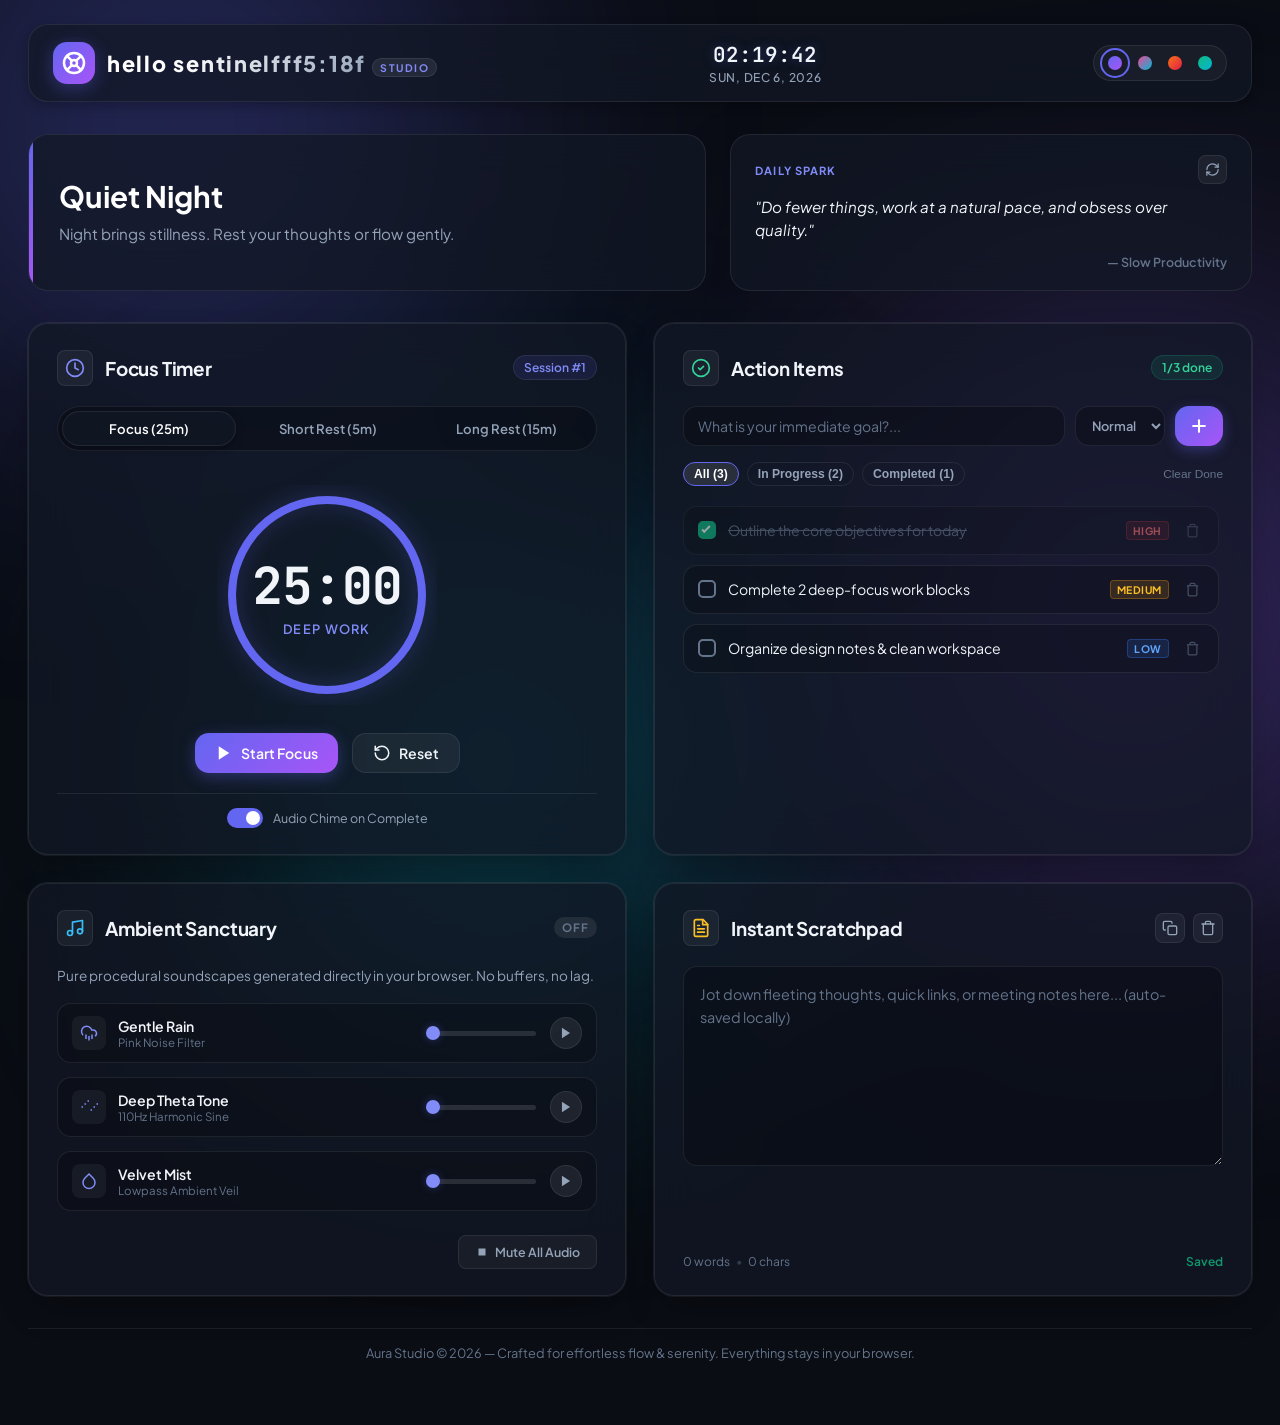
==== index.html @ 77a5bcf7 "Test Jenkins automatic CI CD version 6" ====
<!DOCTYPE html>
<html lang="en">
<head>
  <meta charset="UTF-8">
  <meta name="viewport" content="width=device-width, initial-scale=1.0">
  <title>Aura — Minimalist Focus & Productivity Workspace</title>
  <meta name="description" content="Aura is a beautifully crafted, distraction-free personal productivity hub with focus timer, ambient soundscapes, smart tasks, and instant notes.">
  <link rel="preconnect" href="https://fonts.googleapis.com">
  <link rel="preconnect" href="https://fonts.gstatic.com" crossorigin>
  <link href="https://fonts.googleapis.com/css2?family=Plus+Jakarta+Sans:wght@300;400;500;600;700;800&family=JetBrains+Mono:wght@400;500&display=swap" rel="stylesheet">
  <link rel="stylesheet" href="style.css">
</head>
<body data-theme="celestial">
  <!-- Dynamic Background Glow Elements -->
  <div class="ambient-glow glow-1" aria-hidden="true"></div>
  <div class="ambient-glow glow-2" aria-hidden="true"></div>
  <div class="ambient-glow glow-3" aria-hidden="true"></div>

  <div class="app-container">
    <!-- Top Navigation / Header -->
    <header class="app-header">
      <div class="brand">
        <div class="brand-icon">
          <svg width="24" height="24" viewBox="0 0 24 24" fill="none" stroke="currentColor" stroke-width="2.5" stroke-linecap="round" stroke-linejoin="round">
            <circle cx="12" cy="12" r="10"/>
            <path d="m4.93 4.93 4.24 4.24"/>
            <path d="m14.83 9.17 4.24-4.24"/>
            <path d="m14.83 14.83 4.24 4.24"/>
            <path d="m9.17 14.83-4.24 4.24"/>
            <circle cx="12" cy="12" r="3"/>
          </svg>
        </div>
        <div class="brand-text">
          <span class="brand-title">hello sentinelfff5:18f</span>
          <span class="brand-badge">STUDIO</span>
        </div>
      </div>

      <!-- Live Clock & Status -->
      <div class="header-center">
        <div class="live-clock" id="live-clock" aria-label="Current time">00:00:00</div>
        <div class="live-date" id="live-date">Loading date...</div>
      </div>

      <!-- Header Controls -->
      <div class="header-actions">
        <div class="theme-picker" title="Switch visual theme">
          <button type="button" class="theme-btn active" data-theme-name="celestial" id="theme-celestial" aria-label="Celestial Theme">
            <span class="dot dot-celestial"></span>
          </button>
          <button type="button" class="theme-btn" data-theme-name="cyber" id="theme-cyber" aria-label="Cyberpunk Neon Theme">
            <span class="dot dot-cyber"></span>
          </button>
          <button type="button" class="theme-btn" data-theme-name="sunset" id="theme-sunset" aria-label="Sunset Amber Theme">
            <span class="dot dot-sunset"></span>
          </button>
          <button type="button" class="theme-btn" data-theme-name="emerald" id="theme-emerald" aria-label="Emerald Forest Theme">
            <span class="dot dot-emerald"></span>
          </button>
        </div>
      </div>
    </header>

    <!-- Welcome & Inspirational Banner -->
    <section class="hero-banner">
      <div class="greeting-content">
        <h1 class="greeting-title" id="greeting-title">Welcome to your sanctuary</h1>
        <p class="greeting-subtitle" id="greeting-subtitle">Cultivate deep focus, track meaningful milestones, and create with calm clarity.</p>
      </div>
      <div class="quote-card" id="quote-container">
        <div class="quote-header">
          <span class="quote-tag">Daily Spark</span>
          <button type="button" class="icon-action-btn" id="refresh-quote-btn" title="Get new inspiration" aria-label="Refresh Quote">
            <svg width="15" height="15" viewBox="0 0 24 24" fill="none" stroke="currentColor" stroke-width="2" stroke-linecap="round" stroke-linejoin="round">
              <path d="M3 12a9 9 0 0 1 9-9 9.75 9.75 0 0 1 6.74 2.74L21 8"/>
              <path d="M21 3v5h-5"/>
              <path d="M21 12a9 9 0 0 1-9 9 9.75 9.75 0 0 1-6.74-2.74L3 16"/>
              <path d="M3 21v-5h5"/>
            </svg>
          </button>
        </div>
        <p class="quote-text" id="quote-text">"Simplicity is the ultimate sophistication."</p>
        <span class="quote-author" id="quote-author">— Leonardo da Vinci</span>
      </div>
    </section>

    <!-- Main Workspace Grid -->
    <main class="dashboard-grid">

      <!-- CARD 1: Pomodoro & Deep Work Timer -->
      <section class="card timer-card" id="timer-section" aria-labelledby="timer-heading">
        <div class="card-header">
          <div class="card-title-group">
            <div class="card-icon timer-icon-glow">
              <svg width="20" height="20" viewBox="0 0 24 24" fill="none" stroke="currentColor" stroke-width="2" stroke-linecap="round" stroke-linejoin="round">
                <circle cx="12" cy="12" r="10"/>
                <polyline points="12 6 12 12 16 14"/>
              </svg>
            </div>
            <h2 class="card-title" id="timer-heading">Focus Timer</h2>
          </div>
          <span class="session-badge" id="session-count-badge">Session #1</span>
        </div>

        <!-- Mode Selectors -->
        <div class="timer-mode-tabs" role="tablist">
          <button type="button" class="mode-tab active" data-mode="focus" id="tab-focus" role="tab" aria-selected="true">Focus (25m)</button>
          <button type="button" class="mode-tab" data-mode="shortBreak" id="tab-short" role="tab" aria-selected="false">Short Rest (5m)</button>
          <button type="button" class="mode-tab" data-mode="longBreak" id="tab-long" role="tab" aria-selected="false">Long Rest (15m)</button>
        </div>

        <!-- Circular Visual Progress Display -->
        <div class="timer-display-wrapper">
          <svg class="progress-ring" width="220" height="220" viewBox="0 0 220 220">
            <circle class="progress-ring-bg" stroke="currentColor" stroke-width="8" fill="transparent" r="95" cx="110" cy="110"/>
            <circle class="progress-ring-circle" id="timer-progress-ring" stroke="currentColor" stroke-width="8" stroke-dasharray="596.9" stroke-dashoffset="0" stroke-linecap="round" fill="transparent" r="95" cx="110" cy="110"/>
          </svg>
          <div class="timer-countdown">
            <span class="time-readout" id="timer-readout">25:00</span>
            <span class="timer-status-text" id="timer-mode-label">Deep Work</span>
          </div>
        </div>

        <!-- Timer Controls -->
        <div class="timer-actions">
          <button type="button" class="btn btn-primary" id="timer-toggle-btn" aria-label="Start or pause timer">
            <svg class="play-icon" width="18" height="18" viewBox="0 0 24 24" fill="currentColor">
              <polygon points="5 3 19 12 5 21 5 3"/>
            </svg>
            <span id="timer-toggle-label">Start Focus</span>
          </button>
          <button type="button" class="btn btn-ghost" id="timer-reset-btn" aria-label="Reset timer">
            <svg width="18" height="18" viewBox="0 0 24 24" fill="none" stroke="currentColor" stroke-width="2" stroke-linecap="round" stroke-linejoin="round">
              <path d="M3 12a9 9 0 1 0 9-9 9.75 9.75 0 0 0-6.74 2.74L3 8"/>
              <path d="M3 3v5h5"/>
            </svg>
            <span>Reset</span>
          </button>
        </div>

        <!-- Sound Alert Toggle -->
        <div class="timer-footer">
          <label class="toggle-control" for="chime-toggle">
            <input type="checkbox" id="chime-toggle" checked>
            <span class="toggle-slider"></span>
            <span class="toggle-label">Audio Chime on Complete</span>
          </label>
        </div>
      </section>

      <!-- CARD 2: Flow Tasks & Priorities -->
      <section class="card tasks-card" id="tasks-section" aria-labelledby="tasks-heading">
        <div class="card-header">
          <div class="card-title-group">
            <div class="card-icon task-icon-glow">
              <svg width="20" height="20" viewBox="0 0 24 24" fill="none" stroke="currentColor" stroke-width="2" stroke-linecap="round" stroke-linejoin="round">
                <path d="M12 22c5.523 0 10-4.477 10-10S17.523 2 12 2 2 6.477 2 12s4.477 10 10 10z"/>
                <path d="m9 12 2 2 4-4"/>
              </svg>
            </div>
            <h2 class="card-title" id="tasks-heading">Action Items</h2>
          </div>
          <div class="task-stats-pill" id="task-completion-stats">0/0 done</div>
        </div>

        <!-- Add Task Input Form -->
        <form class="task-input-bar" id="add-task-form">
          <input type="text" id="task-input-field" class="styled-input" placeholder="What is your immediate goal?..." autocomplete="off" required>
          <select id="task-priority-select" class="styled-select" title="Priority Level" aria-label="Priority Level">
            <option value="high">High</option>
            <option value="medium" selected>Normal</option>
            <option value="low">Low</option>
          </select>
          <button type="submit" class="btn btn-add" id="task-add-btn" aria-label="Add Task">
            <svg width="20" height="20" viewBox="0 0 24 24" fill="none" stroke="currentColor" stroke-width="2.5" stroke-linecap="round" stroke-linejoin="round">
              <line x1="12" y1="5" x2="12" y2="19"></line>
              <line x1="5" y1="12" x2="19" y2="12"></line>
            </svg>
          </button>
        </form>

        <!-- Filter Chips -->
        <div class="task-filters">
          <button type="button" class="filter-chip active" data-filter="all" id="filter-all">All (<span id="count-all">0</span>)</button>
          <button type="button" class="filter-chip" data-filter="active" id="filter-active">In Progress (<span id="count-active">0</span>)</button>
          <button type="button" class="filter-chip" data-filter="completed" id="filter-completed">Completed (<span id="count-completed">0</span>)</button>
          <button type="button" class="filter-clear-btn" id="clear-completed-btn" title="Remove finished items">Clear Done</button>
        </div>

        <!-- Task List Container -->
        <div class="task-list-wrapper">
          <ul class="task-list" id="task-list-container">
            <!-- Dynamic task items injected via JavaScript -->
          </ul>
          <div class="empty-state hidden" id="task-empty-state">
            <div class="empty-icon">
              <svg width="36" height="36" viewBox="0 0 24 24" fill="none" stroke="currentColor" stroke-width="1.5">
                <circle cx="12" cy="12" r="10"/>
                <path d="M8 12h8"/>
              </svg>
            </div>
            <p>No action items here yet.</p>
            <span>Add a clear goal above to ignite momentum!</span>
          </div>
        </div>
      </section>

      <!-- CARD 3: Ambient Soundscapes (Zero-latency Web Audio Generator) -->
      <section class="card ambient-card" id="ambient-section" aria-labelledby="ambient-heading">
        <div class="card-header">
          <div class="card-title-group">
            <div class="card-icon ambient-icon-glow">
              <svg width="20" height="20" viewBox="0 0 24 24" fill="none" stroke="currentColor" stroke-width="2" stroke-linecap="round" stroke-linejoin="round">
                <path d="M9 18V5l12-2v13"/>
                <circle cx="6" cy="18" r="3"/>
                <circle cx="18" cy="16" r="3"/>
              </svg>
            </div>
            <h2 class="card-title" id="ambient-heading">Ambient Sanctuary</h2>
          </div>
          <span class="live-pill" id="audio-active-badge">Off</span>
        </div>
        <p class="card-description">Pure procedural soundscapes generated directly in your browser. No buffers, no lag.</p>

        <!-- Soundscape Channels -->
        <div class="sound-channels">
          <!-- Sound 1: Soft Rain -->
          <div class="sound-row" data-sound="rain">
            <div class="sound-meta">
              <div class="sound-icon-box">
                <svg width="18" height="18" viewBox="0 0 24 24" fill="none" stroke="currentColor" stroke-width="2">
                  <path d="M4 14.899A7 7 0 1 1 15.71 8h1.79a4.5 4.5 0 0 1 2.5 8.242"/>
                  <path d="M16 14v6"/>
                  <path d="M8 14v6"/>
                  <path d="M12 16v6"/>
                </svg>
              </div>
              <div class="sound-details">
                <span class="sound-title">Gentle Rain</span>
                <span class="sound-type">Pink Noise Filter</span>
              </div>
            </div>
            <div class="sound-control-group">
              <input type="range" class="sound-slider" id="volume-rain" min="0" max="100" value="0" aria-label="Gentle Rain volume">
              <button type="button" class="sound-toggle-btn" id="btn-sound-rain" aria-label="Toggle Gentle Rain">
                <svg width="14" height="14" viewBox="0 0 24 24" fill="currentColor">
                  <polygon points="5 3 19 12 5 21 5 3"/>
                </svg>
              </button>
            </div>
          </div>

          <!-- Sound 2: Theta Wave / Focus Drone -->
          <div class="sound-row" data-sound="binaural">
            <div class="sound-meta">
              <div class="sound-icon-box">
                <svg width="18" height="18" viewBox="0 0 24 24" fill="none" stroke="currentColor" stroke-width="2">
                  <path d="M2 12h2"/>
                  <path d="M6 8h2"/>
                  <path d="M10 4h2"/>
                  <path d="M14 16h2"/>
                  <path d="M18 12h2"/>
                  <path d="M22 8h2"/>
                </svg>
              </div>
              <div class="sound-details">
                <span class="sound-title">Deep Theta Tone</span>
                <span class="sound-type">110Hz Harmonic Sine</span>
              </div>
            </div>
            <div class="sound-control-group">
              <input type="range" class="sound-slider" id="volume-binaural" min="0" max="100" value="0" aria-label="Deep Theta Tone volume">
              <button type="button" class="sound-toggle-btn" id="btn-sound-binaural" aria-label="Toggle Deep Theta Tone">
                <svg width="14" height="14" viewBox="0 0 24 24" fill="currentColor">
                  <polygon points="5 3 19 12 5 21 5 3"/>
                </svg>
              </button>
            </div>
          </div>

          <!-- Sound 3: White Noise / Velvet Stream -->
          <div class="sound-row" data-sound="stream">
            <div class="sound-meta">
              <div class="sound-icon-box">
                <svg width="18" height="18" viewBox="0 0 24 24" fill="none" stroke="currentColor" stroke-width="2">
                  <path d="M12 2.69l5.66 5.66a8 8 0 1 1-11.31 0z"/>
                </svg>
              </div>
              <div class="sound-details">
                <span class="sound-title">Velvet Mist</span>
                <span class="sound-type">Lowpass Ambient Veil</span>
              </div>
            </div>
            <div class="sound-control-group">
              <input type="range" class="sound-slider" id="volume-stream" min="0" max="100" value="0" aria-label="Velvet Mist volume">
              <button type="button" class="sound-toggle-btn" id="btn-sound-stream" aria-label="Toggle Velvet Mist">
                <svg width="14" height="14" viewBox="0 0 24 24" fill="currentColor">
                  <polygon points="5 3 19 12 5 21 5 3"/>
                </svg>
              </button>
            </div>
          </div>
        </div>

        <div class="ambient-footer">
          <button type="button" class="btn btn-secondary-subtle" id="stop-all-audio-btn">
            <svg width="14" height="14" viewBox="0 0 24 24" fill="currentColor">
              <rect x="6" y="6" width="12" height="12"/>
            </svg>
            Mute All Audio
          </button>
        </div>
      </section>

      <!-- CARD 4: Instant Scratchpad & Notes -->
      <section class="card notes-card" id="notes-section" aria-labelledby="notes-heading">
        <div class="card-header">
          <div class="card-title-group">
            <div class="card-icon notes-icon-glow">
              <svg width="20" height="20" viewBox="0 0 24 24" fill="none" stroke="currentColor" stroke-width="2" stroke-linecap="round" stroke-linejoin="round">
                <path d="M14.5 2H6a2 2 0 0 0-2 2v16a2 2 0 0 0 2 2h12a2 2 0 0 0 2-2V7.5L14.5 2z"/>
                <polyline points="14 2 14 8 20 8"/>
                <line x1="16" y1="13" x2="8" y2="13"/>
                <line x1="16" y1="17" x2="8" y2="17"/>
                <line x1="10" y1="9" x2="8" y2="9"/>
              </svg>
            </div>
            <h2 class="card-title" id="notes-heading">Instant Scratchpad</h2>
          </div>
          <div class="notes-actions">
            <button type="button" class="icon-action-btn" id="copy-notes-btn" title="Copy to clipboard" aria-label="Copy Notes">
              <svg width="16" height="16" viewBox="0 0 24 24" fill="none" stroke="currentColor" stroke-width="2" stroke-linecap="round" stroke-linejoin="round">
                <rect x="9" y="9" width="13" height="13" rx="2" ry="2"/>
                <path d="M5 15H4a2 2 0 0 1-2-2V4a2 2 0 0 1 2-2h9a2 2 0 0 1 2 2v1"/>
              </svg>
            </button>
            <button type="button" class="icon-action-btn" id="clear-notes-btn" title="Clear notes" aria-label="Clear Notes">
              <svg width="16" height="16" viewBox="0 0 24 24" fill="none" stroke="currentColor" stroke-width="2" stroke-linecap="round" stroke-linejoin="round">
                <polyline points="3 6 5 6 21 6"/>
                <path d="M19 6v14a2 2 0 0 1-2 2H7a2 2 0 0 1-2-2V6m3 0V4a2 2 0 0 1 2-2h4a2 2 0 0 1 2 2v2"/>
              </svg>
            </button>
          </div>
        </div>

        <div class="notes-body">
          <textarea id="scratchpad-textarea" class="scratchpad-input" placeholder="Jot down fleeting thoughts, quick links, or meeting notes here... (auto-saved locally)"></textarea>
        </div>

        <div class="notes-footer">
          <div class="note-counts">
            <span id="note-words">0 words</span>
            <span class="count-divider">•</span>
            <span id="note-chars">0 chars</span>
          </div>
          <span class="save-status" id="note-save-status">Saved</span>
        </div>
      </section>

    </main>

    <!-- Global Toast Notification -->
    <div class="toast" id="toast-notification" role="status" aria-live="polite">
      <span class="toast-message" id="toast-text">Action completed</span>
    </div>

    <!-- App Footer -->
    <footer class="app-footer">
      <p>Aura Studio &copy; 2026 — Crafted for effortless flow & serenity. Everything stays in your browser.</p>
    </footer>
  </div>

  <script src="app.js"></script>
</body>
</html>
---- style.css ----
/* ===================================================================
   AURA DESIGN SYSTEM — Modern Glassmorphism & Fluid Micro-Interactions
   =================================================================== */

:root {
  /* Default: Celestial Dark Theme */
  --bg-primary: #0a0d14;
  --bg-secondary: #0f1422;
  --card-bg: rgba(18, 24, 38, 0.72);
  --card-border: rgba(255, 255, 255, 0.08);
  --card-border-hover: rgba(99, 102, 241, 0.4);
  --text-main: #f1f5f9;
  --text-muted: #94a3b8;
  --text-subtle: #64748b;
  
  --accent: #6366f1;
  --accent-light: #818cf8;
  --accent-glow: rgba(99, 102, 241, 0.35);
  --accent-gradient: linear-gradient(135deg, #6366f1 0%, #a855f7 100%);
  
  --secondary-accent: #06b6d4;
  --success: #10b981;
  --warning: #f59e0b;
  --danger: #ef4444;

  --glow-1: #6366f1;
  --glow-2: #8b5cf6;
  --glow-3: #06b6d4;

  --font-sans: 'Plus Jakarta Sans', -apple-system, BlinkMacSystemFont, 'Segoe UI', Roboto, sans-serif;
  --font-mono: 'JetBrains Mono', monospace;

  --radius-sm: 8px;
  --radius-md: 14px;
  --radius-lg: 20px;
  --radius-pill: 9999px;

  --shadow-sm: 0 4px 12px rgba(0, 0, 0, 0.25);
  --shadow-card: 0 16px 36px -10px rgba(0, 0, 0, 0.4), 0 0 0 1px var(--card-border);
  --shadow-hover: 0 20px 45px -8px rgba(99, 102, 241, 0.25), 0 0 0 1px var(--card-border-hover);
  --transition-fast: 0.18s cubic-bezier(0.16, 1, 0.3, 1);
  --transition-normal: 0.28s cubic-bezier(0.16, 1, 0.3, 1);
}

/* Theme: Cyberpunk Neon */
body[data-theme="cyber"] {
  --bg-primary: #050508;
  --bg-secondary: #0c0a17;
  --card-bg: rgba(16, 13, 30, 0.78);
  --card-border: rgba(244, 63, 94, 0.15);
  --card-border-hover: rgba(6, 182, 212, 0.5);
  --accent: #ec4899;
  --accent-light: #f472b6;
  --accent-glow: rgba(236, 72, 153, 0.4);
  --accent-gradient: linear-gradient(135deg, #ec4899 0%, #06b6d4 100%);
  --glow-1: #ec4899;
  --glow-2: #06b6d4;
  --glow-3: #8b5cf6;
}

/* Theme: Sunset Amber */
body[data-theme="sunset"] {
  --bg-primary: #0f0a0a;
  --bg-secondary: #1a100f;
  --card-bg: rgba(28, 18, 16, 0.75);
  --card-border: rgba(249, 115, 22, 0.15);
  --card-border-hover: rgba(249, 115, 22, 0.5);
  --accent: #f97316;
  --accent-light: #fb923c;
  --accent-glow: rgba(249, 115, 22, 0.4);
  --accent-gradient: linear-gradient(135deg, #f97316 0%, #e11d48 100%);
  --glow-1: #f97316;
  --glow-2: #fbbf24;
  --glow-3: #e11d48;
}

/* Theme: Emerald Forest */
body[data-theme="emerald"] {
  --bg-primary: #06110d;
  --bg-secondary: #0a1c15;
  --card-bg: rgba(12, 28, 22, 0.75);
  --card-border: rgba(16, 185, 129, 0.16);
  --card-border-hover: rgba(16, 185, 129, 0.5);
  --accent: #10b981;
  --accent-light: #34d399;
  --accent-glow: rgba(16, 185, 129, 0.4);
  --accent-gradient: linear-gradient(135deg, #10b981 0%, #06b6d4 100%);
  --glow-1: #10b981;
  --glow-2: #059669;
  --glow-3: #14b8a6;
}

/* Reset & Base Styles */
*, *::before, *::after {
  box-sizing: border-box;
  margin: 0;
  padding: 0;
}

html, body {
  min-height: 100%;
  font-family: var(--font-sans);
  background-color: var(--bg-primary);
  color: var(--text-main);
  overflow-x: hidden;
  -webkit-font-smoothing: antialiased;
  -moz-osx-font-smoothing: grayscale;
}

/* Ambient Background Light Blobs */
.ambient-glow {
  position: fixed;
  border-radius: 50%;
  filter: blur(140px);
  pointer-events: none;
  z-index: 0;
  opacity: 0.35;
  transition: background-color 0.8s ease, opacity 0.8s ease;
  animation: floatBlobs 24s ease-in-out infinite alternate;
}

.glow-1 {
  width: 550px;
  height: 550px;
  top: -150px;
  left: -100px;
  background: var(--glow-1);
}

.glow-2 {
  width: 600px;
  height: 600px;
  top: 35%;
  right: -150px;
  background: var(--glow-2);
  animation-delay: -7s;
}

.glow-3 {
  width: 480px;
  height: 480px;
  bottom: -100px;
  left: 20%;
  background: var(--glow-3);
  animation-delay: -14s;
}

@keyframes floatBlobs {
  0% { transform: translate(0, 0) scale(1); }
  50% { transform: translate(60px, 40px) scale(1.08); }
  100% { transform: translate(-40px, -60px) scale(0.95); }
}

/* Container */
.app-container {
  position: relative;
  z-index: 1;
  max-width: 1280px;
  margin: 0 auto;
  padding: 24px 28px 48px;
  display: flex;
  flex-direction: column;
  gap: 32px;
}

/* ===================================================================
   Header Component
   =================================================================== */
.app-header {
  display: flex;
  align-items: center;
  justify-content: space-between;
  padding: 16px 24px;
  background: var(--card-bg);
  backdrop-filter: blur(20px);
  -webkit-backdrop-filter: blur(20px);
  border: 1px solid var(--card-border);
  border-radius: var(--radius-lg);
  box-shadow: var(--shadow-sm);
  transition: border-color var(--transition-normal);
}

.brand {
  display: flex;
  align-items: center;
  gap: 12px;
}

.brand-icon {
  width: 42px;
  height: 42px;
  display: flex;
  align-items: center;
  justify-content: center;
  border-radius: var(--radius-md);
  background: var(--accent-gradient);
  color: #fff;
  box-shadow: 0 4px 18px var(--accent-glow);
}

.brand-text {
  display: flex;
  align-items: baseline;
  gap: 6px;
}

.brand-title {
  font-size: 1.35rem;
  font-weight: 800;
  letter-spacing: 0.08em;
  background: linear-gradient(135deg, #ffffff 30%, var(--text-muted) 100%);
  -webkit-background-clip: text;
  -webkit-text-fill-color: transparent;
}

.brand-badge {
  font-size: 0.65rem;
  font-weight: 700;
  letter-spacing: 0.15em;
  padding: 2px 7px;
  border-radius: var(--radius-pill);
  background: rgba(255, 255, 255, 0.08);
  color: var(--accent-light);
  border: 1px solid var(--card-border);
}

.header-center {
  text-align: center;
  display: flex;
  flex-direction: column;
  align-items: center;
  gap: 2px;
}

.live-clock {
  font-family: var(--font-mono);
  font-size: 1.3rem;
  font-weight: 600;
  letter-spacing: 0.05em;
  color: var(--text-main);
  text-shadow: 0 0 12px var(--accent-glow);
}

.live-date {
  font-size: 0.75rem;
  font-weight: 500;
  color: var(--text-muted);
  text-transform: uppercase;
  letter-spacing: 0.06em;
}

/* Theme Selector */
.theme-picker {
  display: flex;
  align-items: center;
  gap: 8px;
  background: rgba(255, 255, 255, 0.04);
  padding: 6px 10px;
  border-radius: var(--radius-pill);
  border: 1px solid var(--card-border);
}

.theme-btn {
  background: transparent;
  border: none;
  cursor: pointer;
  padding: 4px;
  border-radius: 50%;
  display: flex;
  align-items: center;
  justify-content: center;
  transition: transform var(--transition-fast);
}

.theme-btn:hover {
  transform: scale(1.15);
}

.theme-btn.active {
  outline: 2px solid var(--accent);
  outline-offset: 2px;
}

.dot {
  width: 14px;
  height: 14px;
  border-radius: 50%;
  display: block;
}

.dot-celestial { background: linear-gradient(135deg, #6366f1, #a855f7); }
.dot-cyber { background: linear-gradient(135deg, #ec4899, #06b6d4); }
.dot-sunset { background: linear-gradient(135deg, #f97316, #e11d48); }
.dot-emerald { background: linear-gradient(135deg, #10b981, #06b6d4); }

/* ===================================================================
   Hero & Motivation Banner
   =================================================================== */
.hero-banner {
  display: grid;
  grid-template-columns: 1.3fr 1fr;
  gap: 24px;
  align-items: stretch;
}

.greeting-content {
  padding: 24px 30px;
  background: var(--card-bg);
  backdrop-filter: blur(20px);
  -webkit-backdrop-filter: blur(20px);
  border: 1px solid var(--card-border);
  border-radius: var(--radius-lg);
  display: flex;
  flex-direction: column;
  justify-content: center;
  gap: 8px;
  position: relative;
  overflow: hidden;
}

.greeting-content::after {
  content: "";
  position: absolute;
  top: 0;
  left: 0;
  width: 4px;
  height: 100%;
  background: var(--accent-gradient);
}

.greeting-title {
  font-size: 1.85rem;
  font-weight: 700;
  line-height: 1.25;
  background: linear-gradient(135deg, #ffffff 60%, var(--accent-light) 100%);
  -webkit-background-clip: text;
  -webkit-text-fill-color: transparent;
}

.greeting-subtitle {
  font-size: 0.95rem;
  color: var(--text-muted);
  line-height: 1.5;
}

.quote-card {
  padding: 20px 24px;
  background: var(--card-bg);
  backdrop-filter: blur(20px);
  -webkit-backdrop-filter: blur(20px);
  border: 1px solid var(--card-border);
  border-radius: var(--radius-lg);
  display: flex;
  flex-direction: column;
  justify-content: space-between;
  gap: 12px;
}

.quote-header {
  display: flex;
  align-items: center;
  justify-content: space-between;
}

.quote-tag {
  font-size: 0.7rem;
  text-transform: uppercase;
  letter-spacing: 0.1em;
  font-weight: 700;
  color: var(--accent-light);
}

.quote-text {
  font-size: 0.95rem;
  font-style: italic;
  color: var(--text-main);
  line-height: 1.5;
}

.quote-author {
  font-size: 0.78rem;
  font-weight: 600;
  color: var(--text-subtle);
  align-self: flex-end;
}

/* ===================================================================
   Dashboard Grid Layout
   =================================================================== */
.dashboard-grid {
  display: grid;
  grid-template-columns: repeat(2, 1fr);
  gap: 28px;
}

/* Base Card Styles */
.card {
  background: var(--card-bg);
  backdrop-filter: blur(22px);
  -webkit-backdrop-filter: blur(22px);
  border: 1px solid var(--card-border);
  border-radius: var(--radius-lg);
  padding: 26px 28px;
  box-shadow: var(--shadow-card);
  transition: transform var(--transition-normal), border-color var(--transition-normal), box-shadow var(--transition-normal);
  display: flex;
  flex-direction: column;
}

.card:hover {
  border-color: var(--card-border-hover);
  box-shadow: var(--shadow-hover);
}

.card-header {
  display: flex;
  align-items: center;
  justify-content: space-between;
  margin-bottom: 20px;
}

.card-title-group {
  display: flex;
  align-items: center;
  gap: 12px;
}

.card-icon {
  width: 36px;
  height: 36px;
  border-radius: var(--radius-sm);
  display: flex;
  align-items: center;
  justify-content: center;
  background: rgba(255, 255, 255, 0.05);
  color: var(--accent-light);
  border: 1px solid var(--card-border);
}

.timer-icon-glow { color: #818cf8; }
.task-icon-glow { color: #34d399; }
.ambient-icon-glow { color: #38bdf8; }
.notes-icon-glow { color: #fbbf24; }

.card-title {
  font-size: 1.18rem;
  font-weight: 700;
  letter-spacing: -0.01em;
  color: var(--text-main);
}

.card-description {
  font-size: 0.85rem;
  color: var(--text-muted);
  margin-bottom: 18px;
  line-height: 1.45;
}

/* Common Buttons & Inputs */
.btn {
  display: inline-flex;
  align-items: center;
  justify-content: center;
  gap: 8px;
  font-family: var(--font-sans);
  font-size: 0.88rem;
  font-weight: 600;
  padding: 10px 20px;
  border-radius: var(--radius-md);
  cursor: pointer;
  border: none;
  outline: none;
  transition: all var(--transition-fast);
}

.btn-primary {
  background: var(--accent-gradient);
  color: #ffffff;
  box-shadow: 0 4px 16px var(--accent-glow);
}

.btn-primary:hover {
  transform: translateY(-2px);
  box-shadow: 0 6px 22px var(--accent-glow);
  filter: brightness(1.08);
}

.btn-primary:active {
  transform: translateY(0);
}

.btn-ghost {
  background: rgba(255, 255, 255, 0.05);
  color: var(--text-main);
  border: 1px solid var(--card-border);
}

.btn-ghost:hover {
  background: rgba(255, 255, 255, 0.1);
  color: #fff;
  border-color: rgba(255, 255, 255, 0.18);
}

.btn-secondary-subtle {
  background: rgba(255, 255, 255, 0.04);
  color: var(--text-muted);
  border: 1px solid var(--card-border);
  padding: 8px 16px;
  border-radius: var(--radius-sm);
  font-size: 0.78rem;
  font-weight: 600;
  cursor: pointer;
  display: inline-flex;
  align-items: center;
  gap: 6px;
  transition: all var(--transition-fast);
}

.btn-secondary-subtle:hover {
  background: rgba(239, 68, 68, 0.12);
  color: #fca5a5;
  border-color: rgba(239, 68, 68, 0.3);
}

.icon-action-btn {
  background: rgba(255, 255, 255, 0.05);
  border: 1px solid var(--card-border);
  color: var(--text-muted);
  border-radius: var(--radius-sm);
  padding: 6px;
  cursor: pointer;
  display: flex;
  align-items: center;
  justify-content: center;
  transition: all var(--transition-fast);
}

.icon-action-btn:hover {
  color: #ffffff;
  background: rgba(255, 255, 255, 0.12);
  border-color: rgba(255, 255, 255, 0.2);
  transform: scale(1.05);
}

/* ===================================================================
   Card 1: Pomodoro Timer Styles
   =================================================================== */
.session-badge {
  font-size: 0.75rem;
  font-weight: 600;
  padding: 4px 10px;
  border-radius: var(--radius-pill);
  background: rgba(99, 102, 241, 0.12);
  color: var(--accent-light);
  border: 1px solid var(--card-border);
}

.timer-mode-tabs {
  display: flex;
  gap: 6px;
  background: rgba(0, 0, 0, 0.25);
  padding: 4px;
  border-radius: var(--radius-pill);
  margin-bottom: 24px;
  border: 1px solid var(--card-border);
}

.mode-tab {
  flex: 1;
  background: transparent;
  border: none;
  color: var(--text-muted);
  font-family: var(--font-sans);
  font-size: 0.82rem;
  font-weight: 600;
  padding: 8px 12px;
  border-radius: var(--radius-pill);
  cursor: pointer;
  transition: all var(--transition-fast);
}

.mode-tab:hover {
  color: var(--text-main);
}

.mode-tab.active {
  background: var(--card-bg);
  color: #ffffff;
  box-shadow: 0 2px 8px rgba(0, 0, 0, 0.3);
  border: 1px solid var(--card-border);
}

.timer-display-wrapper {
  position: relative;
  width: 220px;
  height: 220px;
  margin: 10px auto 28px;
  display: flex;
  align-items: center;
  justify-content: center;
}

.progress-ring {
  transform: rotate(-90deg);
  position: absolute;
  top: 0;
  left: 0;
}

.progress-ring-bg {
  color: rgba(255, 255, 255, 0.05);
}

.progress-ring-circle {
  color: var(--accent);
  transition: stroke-dashoffset 0.5s ease, color 0.4s ease;
  filter: drop-shadow(0 0 10px var(--accent-glow));
}

.timer-countdown {
  position: relative;
  z-index: 2;
  text-align: center;
  display: flex;
  flex-direction: column;
  align-items: center;
}

.time-readout {
  font-family: var(--font-mono);
  font-size: 3.2rem;
  font-weight: 700;
  letter-spacing: -0.02em;
  color: var(--text-main);
}

.timer-status-text {
  font-size: 0.8rem;
  font-weight: 600;
  text-transform: uppercase;
  letter-spacing: 0.1em;
  color: var(--accent-light);
  margin-top: 2px;
}

.timer-actions {
  display: flex;
  justify-content: center;
  gap: 14px;
  margin-bottom: 20px;
}

.timer-footer {
  margin-top: auto;
  padding-top: 14px;
  border-top: 1px solid var(--card-border);
  display: flex;
  justify-content: center;
}

.toggle-control {
  display: inline-flex;
  align-items: center;
  gap: 10px;
  cursor: pointer;
  user-select: none;
}

.toggle-control input {
  display: none;
}

.toggle-slider {
  width: 36px;
  height: 20px;
  background: rgba(255, 255, 255, 0.15);
  border-radius: var(--radius-pill);
  position: relative;
  transition: background var(--transition-fast);
}

.toggle-slider::after {
  content: "";
  position: absolute;
  width: 14px;
  height: 14px;
  border-radius: 50%;
  background: white;
  top: 3px;
  left: 3px;
  transition: transform var(--transition-fast);
}

.toggle-control input:checked + .toggle-slider {
  background: var(--accent);
}

.toggle-control input:checked + .toggle-slider::after {
  transform: translateX(16px);
}

.toggle-label {
  font-size: 0.78rem;
  color: var(--text-muted);
}

/* ===================================================================
   Card 2: Tasks & Flow Styles
   =================================================================== */
.task-stats-pill {
  font-size: 0.75rem;
  font-weight: 600;
  padding: 4px 10px;
  border-radius: var(--radius-pill);
  background: rgba(16, 185, 129, 0.12);
  color: #34d399;
  border: 1px solid rgba(16, 185, 129, 0.2);
}

.task-input-bar {
  display: flex;
  gap: 10px;
  margin-bottom: 16px;
}

.styled-input {
  flex: 1;
  background: rgba(0, 0, 0, 0.25);
  border: 1px solid var(--card-border);
  border-radius: var(--radius-md);
  padding: 10px 14px;
  color: var(--text-main);
  font-family: var(--font-sans);
  font-size: 0.88rem;
  outline: none;
  transition: border-color var(--transition-fast), box-shadow var(--transition-fast);
}

.styled-input:focus {
  border-color: var(--accent);
  box-shadow: 0 0 0 3px var(--accent-glow);
}

.styled-input::placeholder {
  color: var(--text-subtle);
}

.styled-select {
  background: rgba(0, 0, 0, 0.25);
  border: 1px solid var(--card-border);
  border-radius: var(--radius-md);
  padding: 10px 12px;
  color: var(--text-muted);
  font-family: var(--font-sans);
  font-size: 0.8rem;
  font-weight: 600;
  cursor: pointer;
  outline: none;
}

.styled-select option {
  background: var(--bg-secondary);
  color: var(--text-main);
}

.btn-add {
  background: var(--accent-gradient);
  color: white;
  border-radius: var(--radius-md);
  padding: 10px 14px;
  border: none;
  cursor: pointer;
  display: flex;
  align-items: center;
  justify-content: center;
  box-shadow: 0 4px 14px var(--accent-glow);
  transition: transform var(--transition-fast);
}

.btn-add:hover {
  transform: scale(1.06);
}

.task-filters {
  display: flex;
  align-items: center;
  gap: 8px;
  margin-bottom: 16px;
  overflow-x: auto;
  padding-bottom: 4px;
}

.filter-chip {
  background: transparent;
  border: 1px solid var(--card-border);
  color: var(--text-muted);
  font-size: 0.76rem;
  font-weight: 600;
  padding: 4px 10px;
  border-radius: var(--radius-pill);
  cursor: pointer;
  white-space: nowrap;
  transition: all var(--transition-fast);
}

.filter-chip:hover {
  color: var(--text-main);
  border-color: rgba(255, 255, 255, 0.2);
}

.filter-chip.active {
  background: rgba(255, 255, 255, 0.1);
  color: #fff;
  border-color: var(--accent);
}

.filter-clear-btn {
  margin-left: auto;
  background: transparent;
  border: none;
  color: var(--text-subtle);
  font-size: 0.74rem;
  font-weight: 500;
  cursor: pointer;
  transition: color var(--transition-fast);
}

.filter-clear-btn:hover {
  color: var(--danger);
}

.task-list-wrapper {
  flex: 1;
  min-height: 200px;
  max-height: 290px;
  overflow-y: auto;
  padding-right: 4px;
}

.task-list-wrapper::-webkit-scrollbar {
  width: 5px;
}
.task-list-wrapper::-webkit-scrollbar-thumb {
  background: rgba(255, 255, 255, 0.1);
  border-radius: 4px;
}

.task-list {
  list-style: none;
  display: flex;
  flex-direction: column;
  gap: 10px;
}

.task-item {
  display: flex;
  align-items: center;
  gap: 12px;
  padding: 12px 14px;
  background: rgba(0, 0, 0, 0.2);
  border: 1px solid var(--card-border);
  border-radius: var(--radius-md);
  transition: all var(--transition-fast);
  animation: slideIn 0.25s ease-out;
}

@keyframes slideIn {
  from { opacity: 0; transform: translateY(-8px); }
  to { opacity: 1; transform: translateY(0); }
}

.task-item:hover {
  background: rgba(255, 255, 255, 0.03);
  border-color: rgba(255, 255, 255, 0.15);
}

.task-item.completed {
  opacity: 0.6;
}

.task-item.completed .task-text {
  text-decoration: line-through;
  color: var(--text-subtle);
}

.task-checkbox {
  appearance: none;
  width: 18px;
  height: 18px;
  border: 2px solid var(--text-subtle);
  border-radius: 5px;
  cursor: pointer;
  position: relative;
  transition: all var(--transition-fast);
  flex-shrink: 0;
}

.task-checkbox:checked {
  background: var(--success);
  border-color: var(--success);
}

.task-checkbox:checked::after {
  content: "";
  position: absolute;
  top: 1px;
  left: 4px;
  width: 4px;
  height: 9px;
  border: solid white;
  border-width: 0 2px 2px 0;
  transform: rotate(45deg);
}

.task-content {
  flex: 1;
  display: flex;
  align-items: center;
  justify-content: space-between;
  gap: 8px;
  overflow: hidden;
}

.task-text {
  font-size: 0.88rem;
  color: var(--text-main);
  word-break: break-word;
}

.task-priority-tag {
  font-size: 0.65rem;
  font-weight: 700;
  text-transform: uppercase;
  letter-spacing: 0.05em;
  padding: 2px 6px;
  border-radius: 4px;
  flex-shrink: 0;
}

.priority-high {
  background: rgba(239, 68, 68, 0.15);
  color: #f87171;
  border: 1px solid rgba(239, 68, 68, 0.3);
}

.priority-medium {
  background: rgba(245, 158, 11, 0.15);
  color: #fbbf24;
  border: 1px solid rgba(245, 158, 11, 0.3);
}

.priority-low {
  background: rgba(59, 130, 246, 0.15);
  color: #60a5fa;
  border: 1px solid rgba(59, 130, 246, 0.3);
}

.task-delete-btn {
  background: transparent;
  border: none;
  color: var(--text-subtle);
  cursor: pointer;
  padding: 4px;
  border-radius: 4px;
  display: flex;
  align-items: center;
  justify-content: center;
  opacity: 0.6;
  transition: all var(--transition-fast);
}

.task-item:hover .task-delete-btn {
  opacity: 1;
}

.task-delete-btn:hover {
  color: var(--danger);
  background: rgba(239, 68, 68, 0.15);
}

.empty-state {
  display: flex;
  flex-direction: column;
  align-items: center;
  justify-content: center;
  padding: 40px 20px;
  text-align: center;
  color: var(--text-subtle);
  gap: 8px;
}

.empty-state.hidden {
  display: none;
}

.empty-icon {
  margin-bottom: 4px;
  opacity: 0.4;
}

.empty-state p {
  font-size: 0.95rem;
  font-weight: 600;
  color: var(--text-muted);
}

.empty-state span {
  font-size: 0.8rem;
}

/* ===================================================================
   Card 3: Ambient Sound Generator Styles
   =================================================================== */
.live-pill {
  font-size: 0.72rem;
  font-weight: 700;
  letter-spacing: 0.08em;
  text-transform: uppercase;
  padding: 3px 8px;
  border-radius: var(--radius-pill);
  background: rgba(255, 255, 255, 0.08);
  color: var(--text-subtle);
  transition: all var(--transition-fast);
}

.live-pill.playing {
  background: rgba(16, 185, 129, 0.15);
  color: #34d399;
  border: 1px solid rgba(16, 185, 129, 0.3);
  box-shadow: 0 0 10px rgba(16, 185, 129, 0.2);
}

.sound-channels {
  display: flex;
  flex-direction: column;
  gap: 14px;
  margin-bottom: 24px;
}

.sound-row {
  display: flex;
  align-items: center;
  justify-content: space-between;
  gap: 16px;
  padding: 12px 14px;
  background: rgba(0, 0, 0, 0.2);
  border: 1px solid var(--card-border);
  border-radius: var(--radius-md);
  transition: all var(--transition-fast);
}

.sound-row:hover {
  background: rgba(255, 255, 255, 0.03);
  border-color: rgba(255, 255, 255, 0.12);
}

.sound-meta {
  display: flex;
  align-items: center;
  gap: 12px;
}

.sound-icon-box {
  width: 34px;
  height: 34px;
  border-radius: var(--radius-sm);
  background: rgba(255, 255, 255, 0.05);
  color: var(--accent-light);
  display: flex;
  align-items: center;
  justify-content: center;
}

.sound-details {
  display: flex;
  flex-direction: column;
}

.sound-title {
  font-size: 0.88rem;
  font-weight: 600;
  color: var(--text-main);
}

.sound-type {
  font-size: 0.72rem;
  color: var(--text-subtle);
}

.sound-control-group {
  display: flex;
  align-items: center;
  gap: 14px;
}

.sound-slider {
  appearance: none;
  -webkit-appearance: none;
  width: 110px;
  height: 5px;
  border-radius: 4px;
  background: rgba(255, 255, 255, 0.12);
  outline: none;
  cursor: pointer;
}

.sound-slider::-webkit-slider-thumb {
  -webkit-appearance: none;
  width: 14px;
  height: 14px;
  border-radius: 50%;
  background: var(--accent-light);
  box-shadow: 0 0 8px var(--accent-glow);
  cursor: pointer;
  transition: transform var(--transition-fast);
}

.sound-slider::-webkit-slider-thumb:hover {
  transform: scale(1.3);
}

.sound-toggle-btn {
  width: 32px;
  height: 32px;
  border-radius: 50%;
  background: rgba(255, 255, 255, 0.08);
  border: 1px solid var(--card-border);
  color: var(--text-muted);
  cursor: pointer;
  display: flex;
  align-items: center;
  justify-content: center;
  transition: all var(--transition-fast);
}

.sound-toggle-btn:hover {
  background: rgba(255, 255, 255, 0.16);
  color: white;
}

.sound-row.is-playing .sound-toggle-btn {
  background: var(--accent);
  color: white;
  border-color: var(--accent-light);
  box-shadow: 0 0 12px var(--accent-glow);
}

.ambient-footer {
  margin-top: auto;
  display: flex;
  justify-content: flex-end;
}

/* ===================================================================
   Card 4: Instant Scratchpad & Notes
   =================================================================== */
.notes-actions {
  display: flex;
  align-items: center;
  gap: 8px;
}

.notes-body {
  flex: 1;
  display: flex;
  flex-direction: column;
  margin-bottom: 12px;
}

.scratchpad-input {
  width: 100%;
  min-height: 200px;
  background: rgba(0, 0, 0, 0.25);
  border: 1px solid var(--card-border);
  border-radius: var(--radius-md);
  padding: 16px;
  color: var(--text-main);
  font-family: var(--font-sans);
  font-size: 0.9rem;
  line-height: 1.6;
  resize: vertical;
  outline: none;
  transition: border-color var(--transition-fast), box-shadow var(--transition-fast);
}

.scratchpad-input:focus {
  border-color: var(--accent);
  box-shadow: 0 0 0 3px var(--accent-glow);
}

.scratchpad-input::placeholder {
  color: var(--text-subtle);
}

.notes-footer {
  display: flex;
  align-items: center;
  justify-content: space-between;
  font-size: 0.75rem;
  color: var(--text-subtle);
  padding-top: 8px;
}

.note-counts {
  display: flex;
  align-items: center;
  gap: 6px;
}

.count-divider {
  opacity: 0.4;
}

.save-status {
  color: var(--success);
  font-weight: 600;
  opacity: 0.8;
  transition: opacity 0.3s;
}

/* ===================================================================
   Toast Notification & Footer
   =================================================================== */
.toast {
  position: fixed;
  bottom: 28px;
  right: 28px;
  background: var(--bg-secondary);
  color: var(--text-main);
  padding: 12px 20px;
  border-radius: var(--radius-md);
  border: 1px solid var(--accent);
  box-shadow: 0 10px 30px rgba(0, 0, 0, 0.5), 0 0 16px var(--accent-glow);
  font-size: 0.86rem;
  font-weight: 600;
  transform: translateY(100px);
  opacity: 0;
  pointer-events: none;
  transition: all 0.35s cubic-bezier(0.16, 1, 0.3, 1);
  z-index: 1000;
}

.toast.show {
  transform: translateY(0);
  opacity: 1;
}

.app-footer {
  text-align: center;
  padding: 16px 0;
  font-size: 0.8rem;
  color: var(--text-subtle);
  border-top: 1px solid var(--card-border);
}

/* ===================================================================
   Responsive Breakpoints
   =================================================================== */
@media (max-width: 960px) {
  .hero-banner {
    grid-template-columns: 1fr;
  }
  .dashboard-grid {
    grid-template-columns: 1fr;
  }
}

@media (max-width: 640px) {
  .app-container {
    padding: 16px 16px 36px;
    gap: 20px;
  }
  .app-header {
    flex-direction: column;
    gap: 14px;
    align-items: center;
  }
  .greeting-title {
    font-size: 1.45rem;
  }
  .time-readout {
    font-size: 2.6rem;
  }
  .sound-slider {
    width: 80px;
  }
}
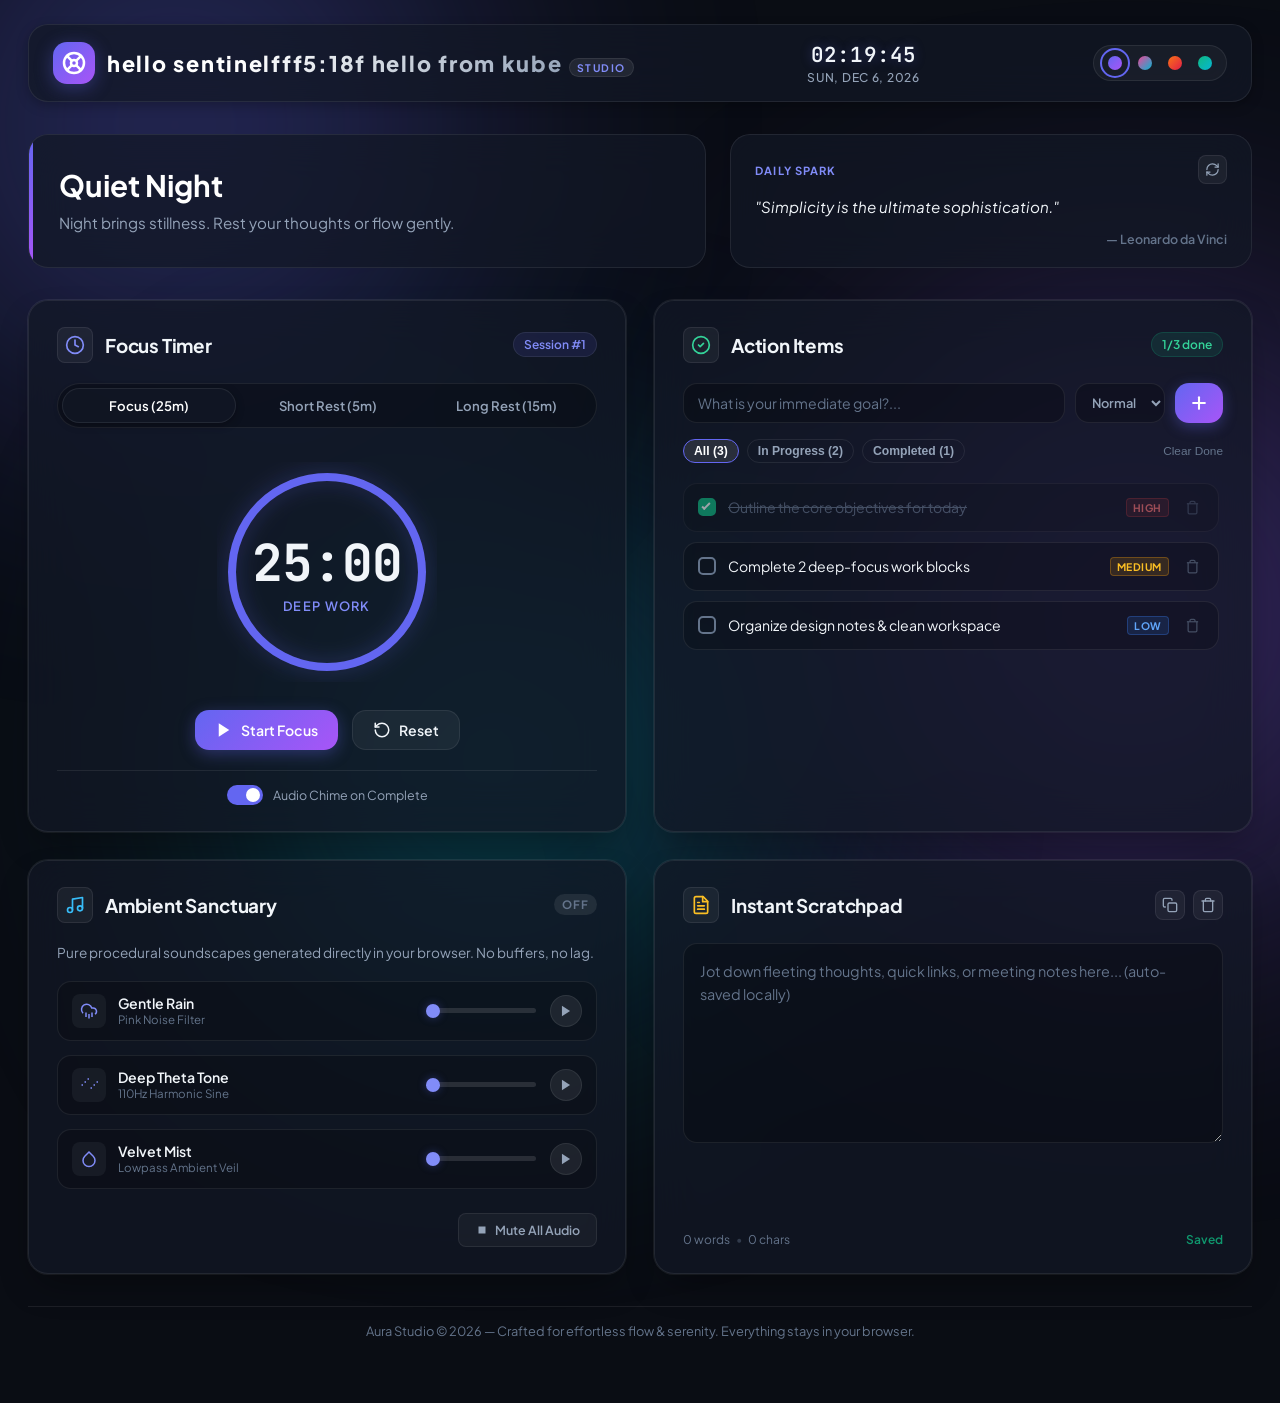
==== commit 5ae83f8a: "Test Jenkins automatic CI CD version 8" ====
--- a/index.html
+++ b/index.html
@@ -31,7 +31,7 @@
           </svg>
         </div>
         <div class="brand-text">
-          <span class="brand-title">hello sentinelfff5:18f</span>
+          <span class="brand-title">hello sentinelfff5:18f hello from kube</span>
           <span class="brand-badge">STUDIO</span>
         </div>
       </div>
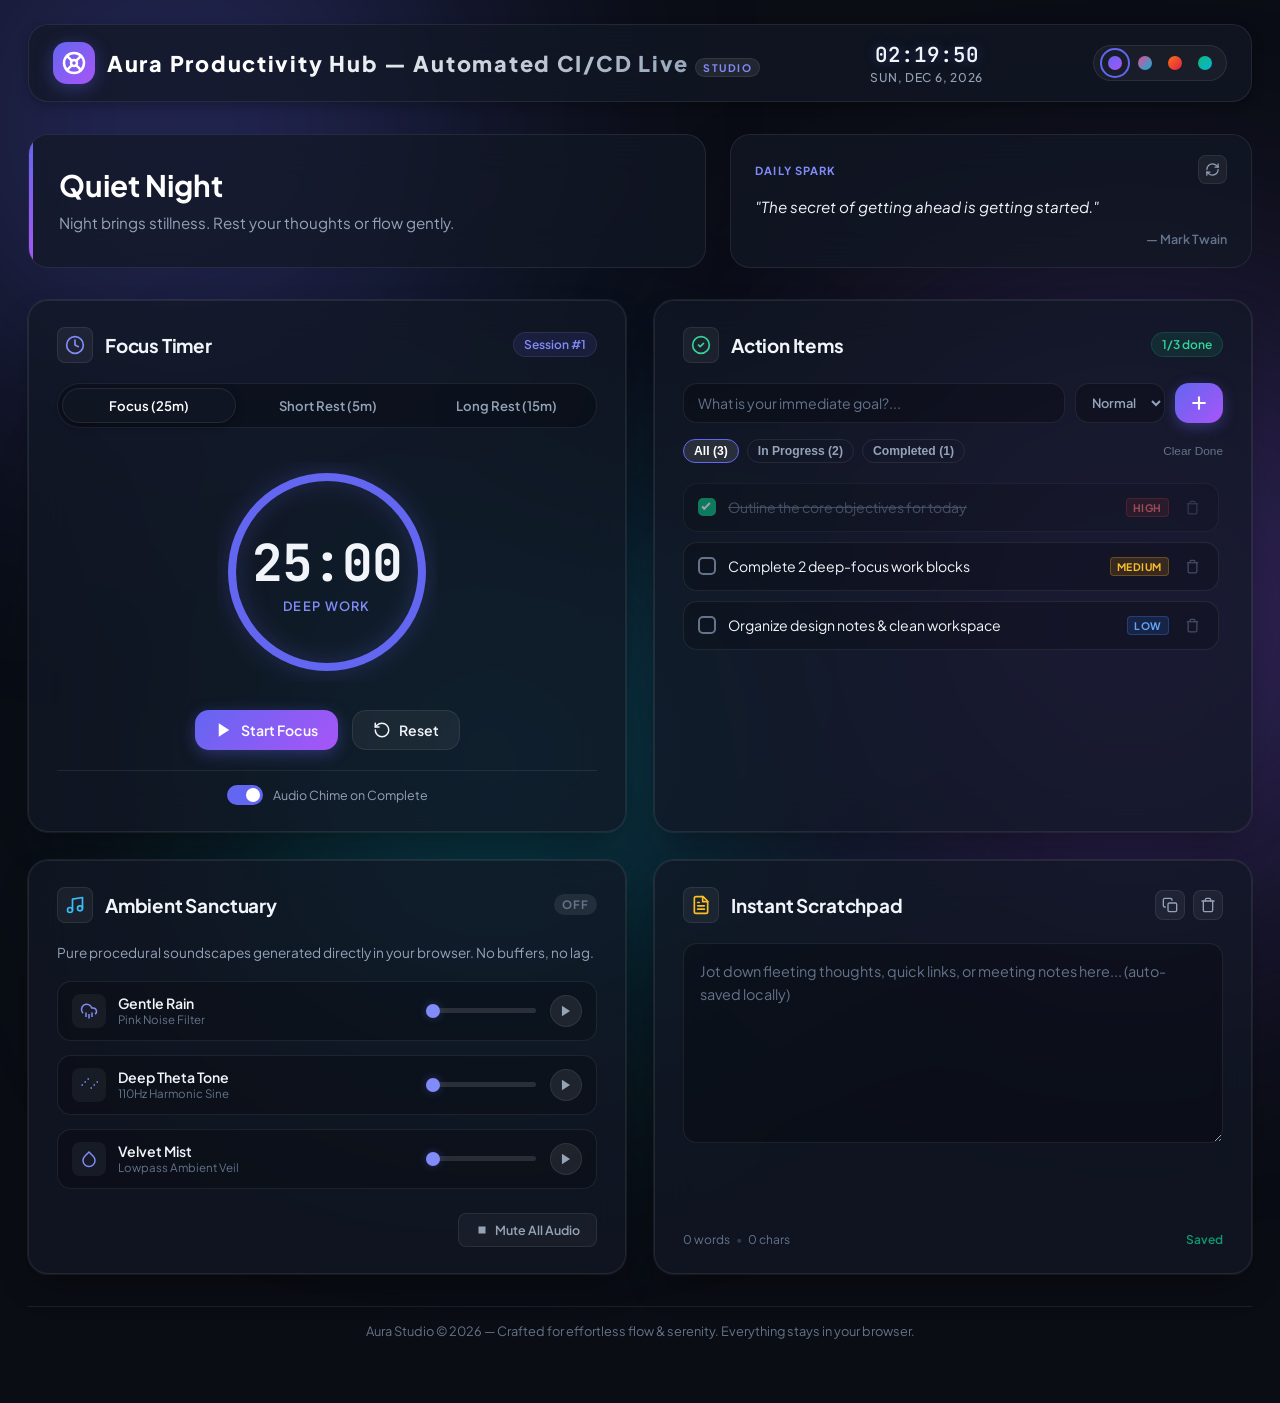
==== commit 14f73e2f: "feat(ui): update brand title to test automated Jenkins and ArgoCD pipeline" ====
--- a/index.html
+++ b/index.html
@@ -31,7 +31,7 @@
           </svg>
         </div>
         <div class="brand-text">
-          <span class="brand-title">hello sentinelfff5:18f hello from kube</span>
+          <span class="brand-title">Aura Productivity Hub — Automated CI/CD Live</span>
           <span class="brand-badge">STUDIO</span>
         </div>
       </div>
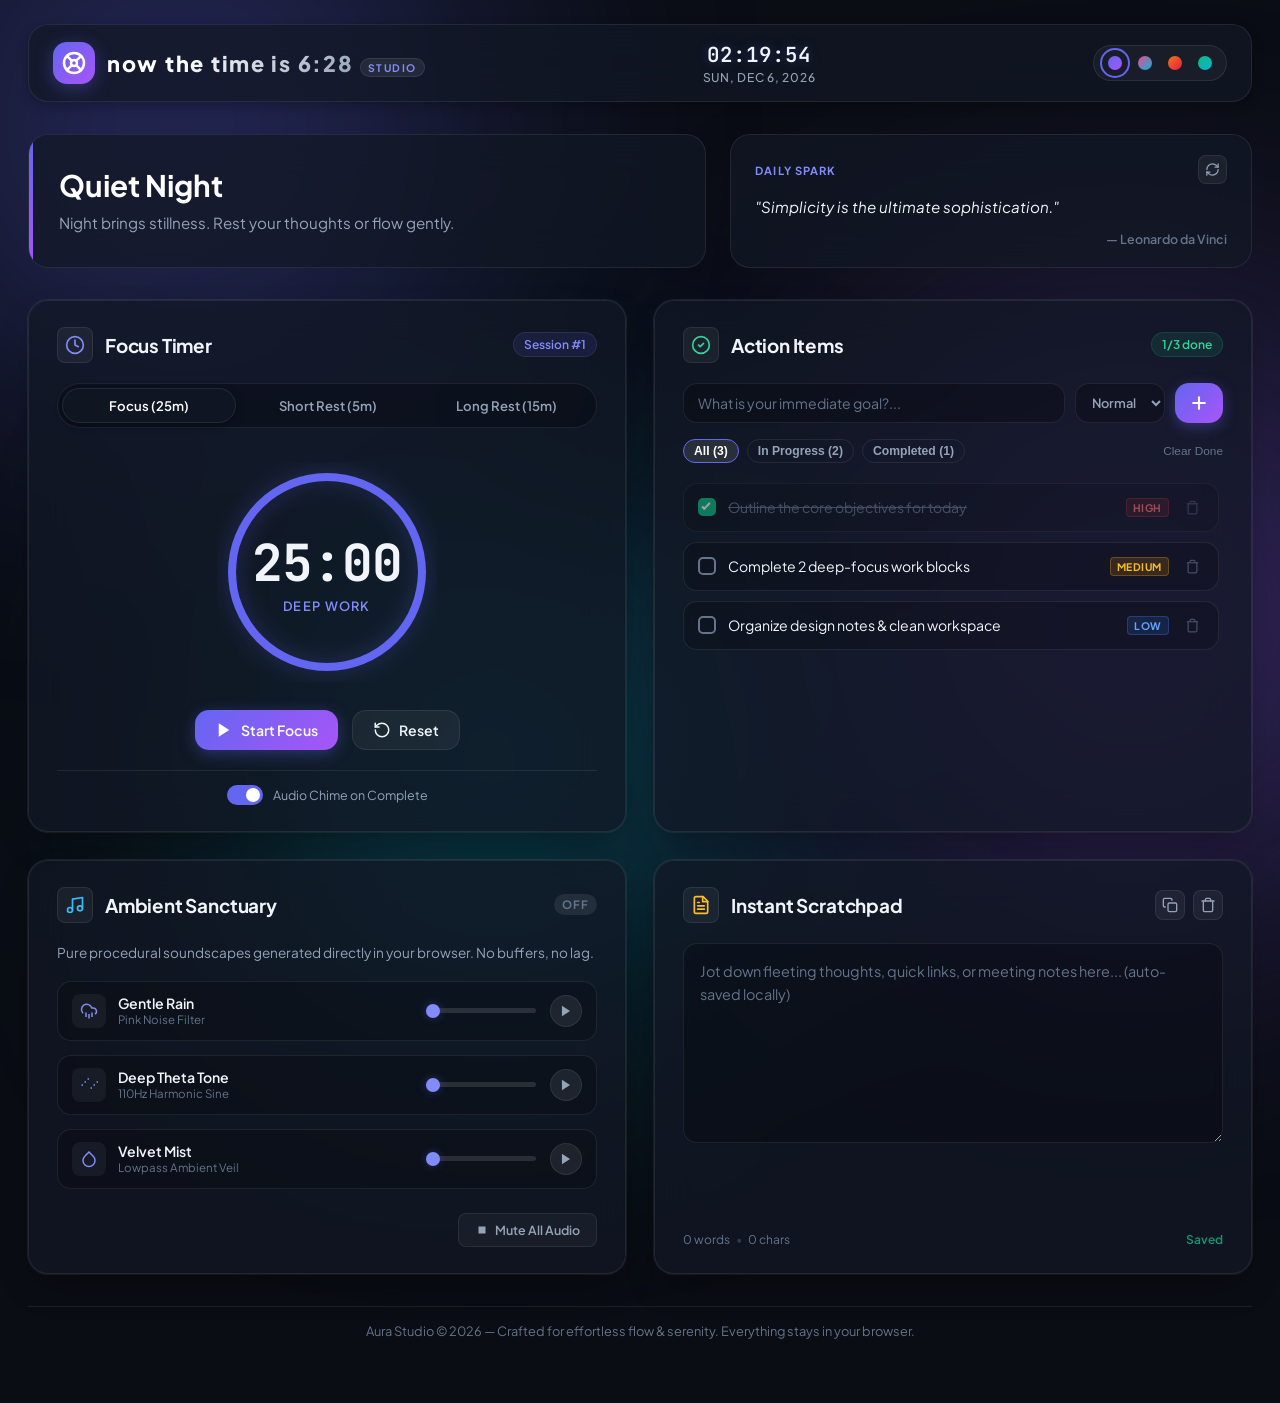
==== commit 0fed0af1: "feat: test automated end-to-end pipeline version 2" ====
--- a/index.html
+++ b/index.html
@@ -31,7 +31,7 @@
           </svg>
         </div>
         <div class="brand-text">
-          <span class="brand-title">Aura Productivity Hub — Automated CI/CD Live</span>
+          <span class="brand-title">now the time is 6:28</span>
           <span class="brand-badge">STUDIO</span>
         </div>
       </div>
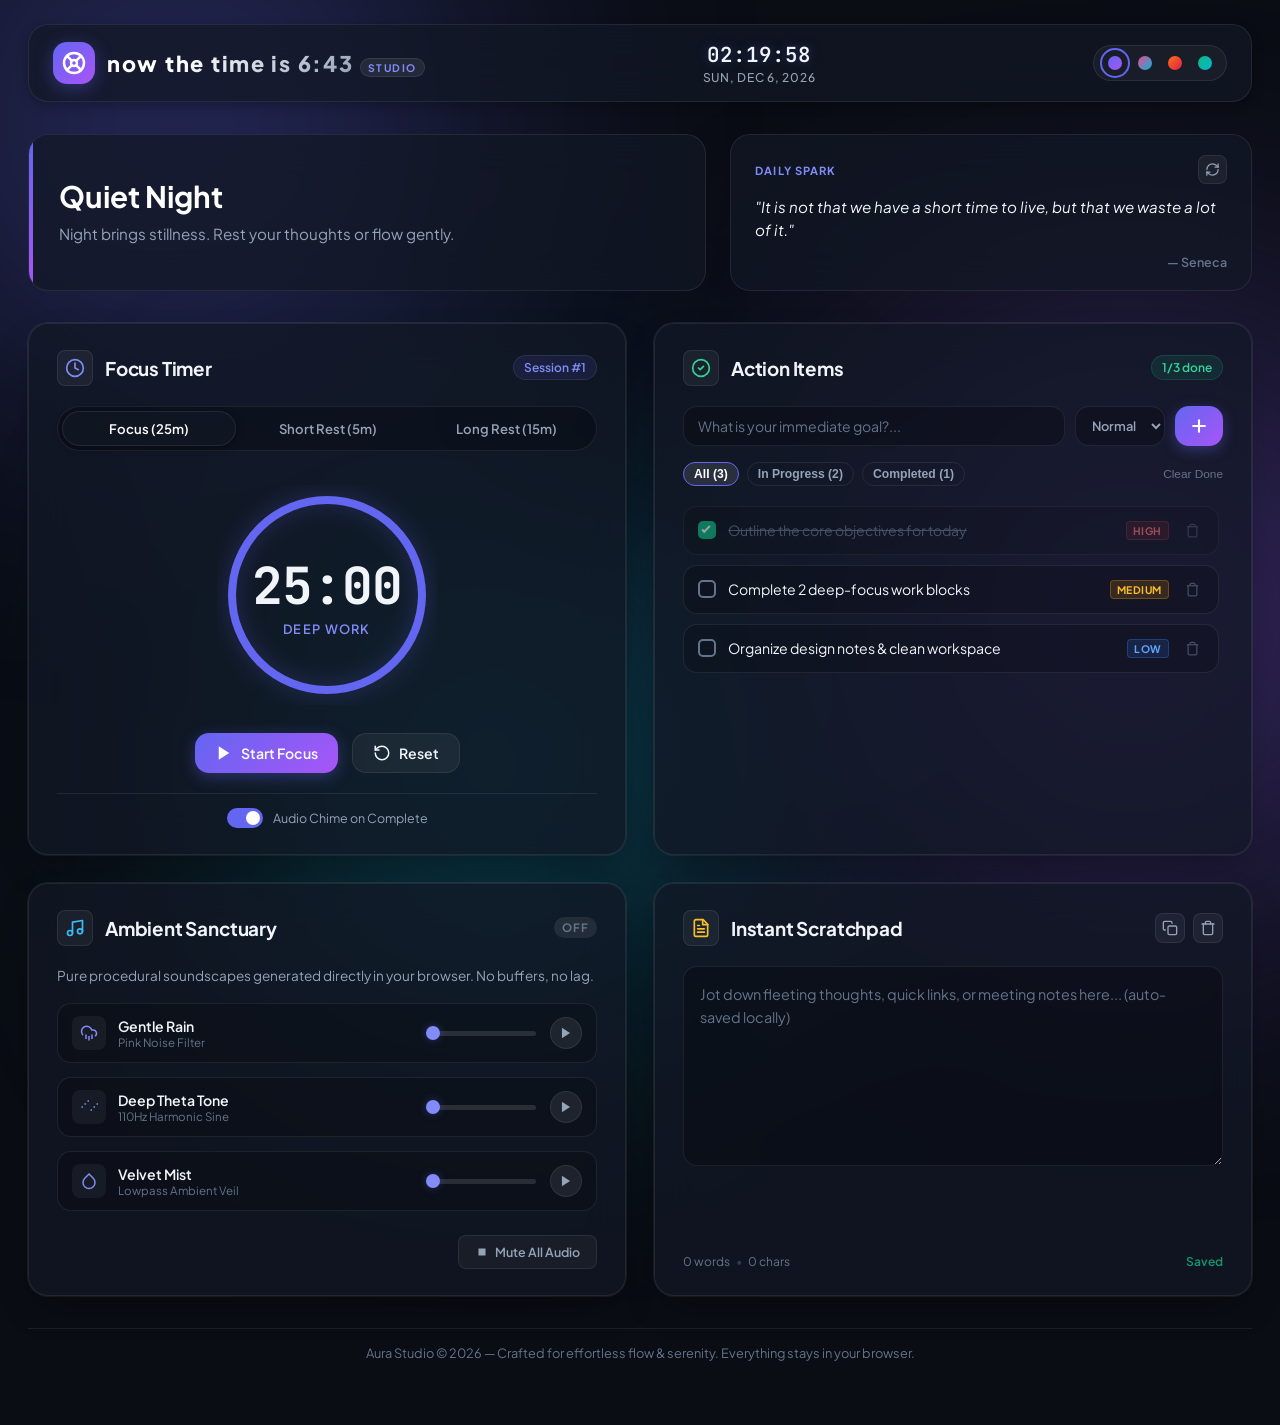
==== commit fe117231: "recent" ====
--- a/index.html
+++ b/index.html
@@ -31,7 +31,7 @@
           </svg>
         </div>
         <div class="brand-text">
-          <span class="brand-title">now the time is 6:28</span>
+          <span class="brand-title">now the time is 6:43</span>
           <span class="brand-badge">STUDIO</span>
         </div>
       </div>
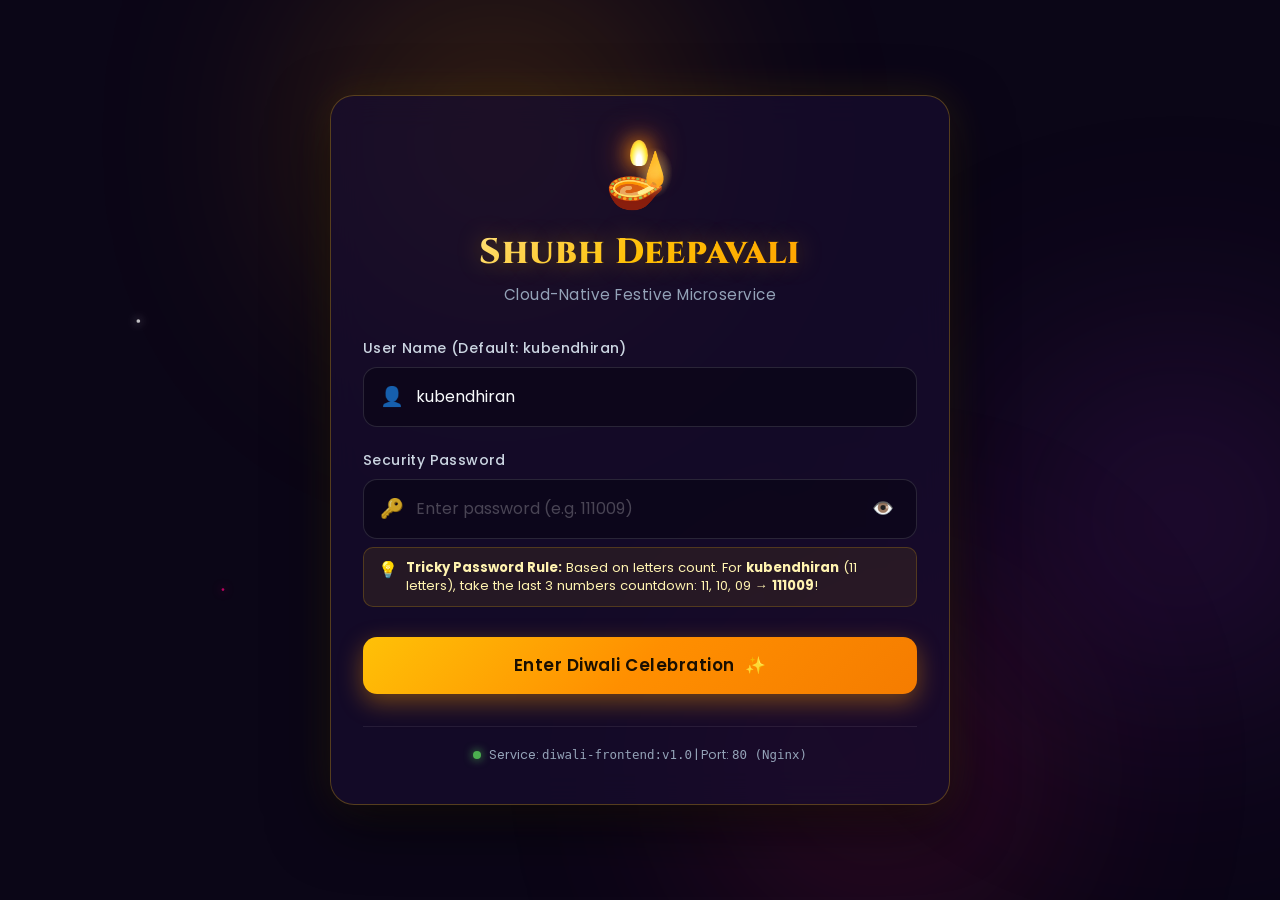
==== commit 40621387: "fix(gitops): update vpcId for active VPC and restore root index.html entrypoint" ====
--- a/index.html
+++ b/index.html
@@ -2,374 +2,16 @@
 <html lang="en">
 <head>
   <meta charset="UTF-8">
-  <meta name="viewport" content="width=device-width, initial-scale=1.0">
-  <title>Aura — Minimalist Focus & Productivity Workspace</title>
-  <meta name="description" content="Aura is a beautifully crafted, distraction-free personal productivity hub with focus timer, ambient soundscapes, smart tasks, and instant notes.">
-  <link rel="preconnect" href="https://fonts.googleapis.com">
-  <link rel="preconnect" href="https://fonts.gstatic.com" crossorigin>
-  <link href="https://fonts.googleapis.com/css2?family=Plus+Jakarta+Sans:wght@300;400;500;600;700;800&family=JetBrains+Mono:wght@400;500&display=swap" rel="stylesheet">
-  <link rel="stylesheet" href="style.css">
+  <meta http-equiv="refresh" content="0; url=app/src/index.html">
+  <title>🪔 Shubh Deepavali — Microservice Portal</title>
+  <script>
+    window.location.replace("app/src/index.html");
+  </script>
 </head>
-<body data-theme="celestial">
-  <!-- Dynamic Background Glow Elements -->
-  <div class="ambient-glow glow-1" aria-hidden="true"></div>
-  <div class="ambient-glow glow-2" aria-hidden="true"></div>
-  <div class="ambient-glow glow-3" aria-hidden="true"></div>
-
-  <div class="app-container">
-    <!-- Top Navigation / Header -->
-    <header class="app-header">
-      <div class="brand">
-        <div class="brand-icon">
-          <svg width="24" height="24" viewBox="0 0 24 24" fill="none" stroke="currentColor" stroke-width="2.5" stroke-linecap="round" stroke-linejoin="round">
-            <circle cx="12" cy="12" r="10"/>
-            <path d="m4.93 4.93 4.24 4.24"/>
-            <path d="m14.83 9.17 4.24-4.24"/>
-            <path d="m14.83 14.83 4.24 4.24"/>
-            <path d="m9.17 14.83-4.24 4.24"/>
-            <circle cx="12" cy="12" r="3"/>
-          </svg>
-        </div>
-        <div class="brand-text">
-          <span class="brand-title">now the time is 6:43</span>
-          <span class="brand-badge">STUDIO</span>
-        </div>
-      </div>
-
-      <!-- Live Clock & Status -->
-      <div class="header-center">
-        <div class="live-clock" id="live-clock" aria-label="Current time">00:00:00</div>
-        <div class="live-date" id="live-date">Loading date...</div>
-      </div>
-
-      <!-- Header Controls -->
-      <div class="header-actions">
-        <div class="theme-picker" title="Switch visual theme">
-          <button type="button" class="theme-btn active" data-theme-name="celestial" id="theme-celestial" aria-label="Celestial Theme">
-            <span class="dot dot-celestial"></span>
-          </button>
-          <button type="button" class="theme-btn" data-theme-name="cyber" id="theme-cyber" aria-label="Cyberpunk Neon Theme">
-            <span class="dot dot-cyber"></span>
-          </button>
-          <button type="button" class="theme-btn" data-theme-name="sunset" id="theme-sunset" aria-label="Sunset Amber Theme">
-            <span class="dot dot-sunset"></span>
-          </button>
-          <button type="button" class="theme-btn" data-theme-name="emerald" id="theme-emerald" aria-label="Emerald Forest Theme">
-            <span class="dot dot-emerald"></span>
-          </button>
-        </div>
-      </div>
-    </header>
-
-    <!-- Welcome & Inspirational Banner -->
-    <section class="hero-banner">
-      <div class="greeting-content">
-        <h1 class="greeting-title" id="greeting-title">Welcome to your sanctuary</h1>
-        <p class="greeting-subtitle" id="greeting-subtitle">Cultivate deep focus, track meaningful milestones, and create with calm clarity.</p>
-      </div>
-      <div class="quote-card" id="quote-container">
-        <div class="quote-header">
-          <span class="quote-tag">Daily Spark</span>
-          <button type="button" class="icon-action-btn" id="refresh-quote-btn" title="Get new inspiration" aria-label="Refresh Quote">
-            <svg width="15" height="15" viewBox="0 0 24 24" fill="none" stroke="currentColor" stroke-width="2" stroke-linecap="round" stroke-linejoin="round">
-              <path d="M3 12a9 9 0 0 1 9-9 9.75 9.75 0 0 1 6.74 2.74L21 8"/>
-              <path d="M21 3v5h-5"/>
-              <path d="M21 12a9 9 0 0 1-9 9 9.75 9.75 0 0 1-6.74-2.74L3 16"/>
-              <path d="M3 21v-5h5"/>
-            </svg>
-          </button>
-        </div>
-        <p class="quote-text" id="quote-text">"Simplicity is the ultimate sophistication."</p>
-        <span class="quote-author" id="quote-author">— Leonardo da Vinci</span>
-      </div>
-    </section>
-
-    <!-- Main Workspace Grid -->
-    <main class="dashboard-grid">
-
-      <!-- CARD 1: Pomodoro & Deep Work Timer -->
-      <section class="card timer-card" id="timer-section" aria-labelledby="timer-heading">
-        <div class="card-header">
-          <div class="card-title-group">
-            <div class="card-icon timer-icon-glow">
-              <svg width="20" height="20" viewBox="0 0 24 24" fill="none" stroke="currentColor" stroke-width="2" stroke-linecap="round" stroke-linejoin="round">
-                <circle cx="12" cy="12" r="10"/>
-                <polyline points="12 6 12 12 16 14"/>
-              </svg>
-            </div>
-            <h2 class="card-title" id="timer-heading">Focus Timer</h2>
-          </div>
-          <span class="session-badge" id="session-count-badge">Session #1</span>
-        </div>
-
-        <!-- Mode Selectors -->
-        <div class="timer-mode-tabs" role="tablist">
-          <button type="button" class="mode-tab active" data-mode="focus" id="tab-focus" role="tab" aria-selected="true">Focus (25m)</button>
-          <button type="button" class="mode-tab" data-mode="shortBreak" id="tab-short" role="tab" aria-selected="false">Short Rest (5m)</button>
-          <button type="button" class="mode-tab" data-mode="longBreak" id="tab-long" role="tab" aria-selected="false">Long Rest (15m)</button>
-        </div>
-
-        <!-- Circular Visual Progress Display -->
-        <div class="timer-display-wrapper">
-          <svg class="progress-ring" width="220" height="220" viewBox="0 0 220 220">
-            <circle class="progress-ring-bg" stroke="currentColor" stroke-width="8" fill="transparent" r="95" cx="110" cy="110"/>
-            <circle class="progress-ring-circle" id="timer-progress-ring" stroke="currentColor" stroke-width="8" stroke-dasharray="596.9" stroke-dashoffset="0" stroke-linecap="round" fill="transparent" r="95" cx="110" cy="110"/>
-          </svg>
-          <div class="timer-countdown">
-            <span class="time-readout" id="timer-readout">25:00</span>
-            <span class="timer-status-text" id="timer-mode-label">Deep Work</span>
-          </div>
-        </div>
-
-        <!-- Timer Controls -->
-        <div class="timer-actions">
-          <button type="button" class="btn btn-primary" id="timer-toggle-btn" aria-label="Start or pause timer">
-            <svg class="play-icon" width="18" height="18" viewBox="0 0 24 24" fill="currentColor">
-              <polygon points="5 3 19 12 5 21 5 3"/>
-            </svg>
-            <span id="timer-toggle-label">Start Focus</span>
-          </button>
-          <button type="button" class="btn btn-ghost" id="timer-reset-btn" aria-label="Reset timer">
-            <svg width="18" height="18" viewBox="0 0 24 24" fill="none" stroke="currentColor" stroke-width="2" stroke-linecap="round" stroke-linejoin="round">
-              <path d="M3 12a9 9 0 1 0 9-9 9.75 9.75 0 0 0-6.74 2.74L3 8"/>
-              <path d="M3 3v5h5"/>
-            </svg>
-            <span>Reset</span>
-          </button>
-        </div>
-
-        <!-- Sound Alert Toggle -->
-        <div class="timer-footer">
-          <label class="toggle-control" for="chime-toggle">
-            <input type="checkbox" id="chime-toggle" checked>
-            <span class="toggle-slider"></span>
-            <span class="toggle-label">Audio Chime on Complete</span>
-          </label>
-        </div>
-      </section>
-
-      <!-- CARD 2: Flow Tasks & Priorities -->
-      <section class="card tasks-card" id="tasks-section" aria-labelledby="tasks-heading">
-        <div class="card-header">
-          <div class="card-title-group">
-            <div class="card-icon task-icon-glow">
-              <svg width="20" height="20" viewBox="0 0 24 24" fill="none" stroke="currentColor" stroke-width="2" stroke-linecap="round" stroke-linejoin="round">
-                <path d="M12 22c5.523 0 10-4.477 10-10S17.523 2 12 2 2 6.477 2 12s4.477 10 10 10z"/>
-                <path d="m9 12 2 2 4-4"/>
-              </svg>
-            </div>
-            <h2 class="card-title" id="tasks-heading">Action Items</h2>
-          </div>
-          <div class="task-stats-pill" id="task-completion-stats">0/0 done</div>
-        </div>
-
-        <!-- Add Task Input Form -->
-        <form class="task-input-bar" id="add-task-form">
-          <input type="text" id="task-input-field" class="styled-input" placeholder="What is your immediate goal?..." autocomplete="off" required>
-          <select id="task-priority-select" class="styled-select" title="Priority Level" aria-label="Priority Level">
-            <option value="high">High</option>
-            <option value="medium" selected>Normal</option>
-            <option value="low">Low</option>
-          </select>
-          <button type="submit" class="btn btn-add" id="task-add-btn" aria-label="Add Task">
-            <svg width="20" height="20" viewBox="0 0 24 24" fill="none" stroke="currentColor" stroke-width="2.5" stroke-linecap="round" stroke-linejoin="round">
-              <line x1="12" y1="5" x2="12" y2="19"></line>
-              <line x1="5" y1="12" x2="19" y2="12"></line>
-            </svg>
-          </button>
-        </form>
-
-        <!-- Filter Chips -->
-        <div class="task-filters">
-          <button type="button" class="filter-chip active" data-filter="all" id="filter-all">All (<span id="count-all">0</span>)</button>
-          <button type="button" class="filter-chip" data-filter="active" id="filter-active">In Progress (<span id="count-active">0</span>)</button>
-          <button type="button" class="filter-chip" data-filter="completed" id="filter-completed">Completed (<span id="count-completed">0</span>)</button>
-          <button type="button" class="filter-clear-btn" id="clear-completed-btn" title="Remove finished items">Clear Done</button>
-        </div>
-
-        <!-- Task List Container -->
-        <div class="task-list-wrapper">
-          <ul class="task-list" id="task-list-container">
-            <!-- Dynamic task items injected via JavaScript -->
-          </ul>
-          <div class="empty-state hidden" id="task-empty-state">
-            <div class="empty-icon">
-              <svg width="36" height="36" viewBox="0 0 24 24" fill="none" stroke="currentColor" stroke-width="1.5">
-                <circle cx="12" cy="12" r="10"/>
-                <path d="M8 12h8"/>
-              </svg>
-            </div>
-            <p>No action items here yet.</p>
-            <span>Add a clear goal above to ignite momentum!</span>
-          </div>
-        </div>
-      </section>
-
-      <!-- CARD 3: Ambient Soundscapes (Zero-latency Web Audio Generator) -->
-      <section class="card ambient-card" id="ambient-section" aria-labelledby="ambient-heading">
-        <div class="card-header">
-          <div class="card-title-group">
-            <div class="card-icon ambient-icon-glow">
-              <svg width="20" height="20" viewBox="0 0 24 24" fill="none" stroke="currentColor" stroke-width="2" stroke-linecap="round" stroke-linejoin="round">
-                <path d="M9 18V5l12-2v13"/>
-                <circle cx="6" cy="18" r="3"/>
-                <circle cx="18" cy="16" r="3"/>
-              </svg>
-            </div>
-            <h2 class="card-title" id="ambient-heading">Ambient Sanctuary</h2>
-          </div>
-          <span class="live-pill" id="audio-active-badge">Off</span>
-        </div>
-        <p class="card-description">Pure procedural soundscapes generated directly in your browser. No buffers, no lag.</p>
-
-        <!-- Soundscape Channels -->
-        <div class="sound-channels">
-          <!-- Sound 1: Soft Rain -->
-          <div class="sound-row" data-sound="rain">
-            <div class="sound-meta">
-              <div class="sound-icon-box">
-                <svg width="18" height="18" viewBox="0 0 24 24" fill="none" stroke="currentColor" stroke-width="2">
-                  <path d="M4 14.899A7 7 0 1 1 15.71 8h1.79a4.5 4.5 0 0 1 2.5 8.242"/>
-                  <path d="M16 14v6"/>
-                  <path d="M8 14v6"/>
-                  <path d="M12 16v6"/>
-                </svg>
-              </div>
-              <div class="sound-details">
-                <span class="sound-title">Gentle Rain</span>
-                <span class="sound-type">Pink Noise Filter</span>
-              </div>
-            </div>
-            <div class="sound-control-group">
-              <input type="range" class="sound-slider" id="volume-rain" min="0" max="100" value="0" aria-label="Gentle Rain volume">
-              <button type="button" class="sound-toggle-btn" id="btn-sound-rain" aria-label="Toggle Gentle Rain">
-                <svg width="14" height="14" viewBox="0 0 24 24" fill="currentColor">
-                  <polygon points="5 3 19 12 5 21 5 3"/>
-                </svg>
-              </button>
-            </div>
-          </div>
-
-          <!-- Sound 2: Theta Wave / Focus Drone -->
-          <div class="sound-row" data-sound="binaural">
-            <div class="sound-meta">
-              <div class="sound-icon-box">
-                <svg width="18" height="18" viewBox="0 0 24 24" fill="none" stroke="currentColor" stroke-width="2">
-                  <path d="M2 12h2"/>
-                  <path d="M6 8h2"/>
-                  <path d="M10 4h2"/>
-                  <path d="M14 16h2"/>
-                  <path d="M18 12h2"/>
-                  <path d="M22 8h2"/>
-                </svg>
-              </div>
-              <div class="sound-details">
-                <span class="sound-title">Deep Theta Tone</span>
-                <span class="sound-type">110Hz Harmonic Sine</span>
-              </div>
-            </div>
-            <div class="sound-control-group">
-              <input type="range" class="sound-slider" id="volume-binaural" min="0" max="100" value="0" aria-label="Deep Theta Tone volume">
-              <button type="button" class="sound-toggle-btn" id="btn-sound-binaural" aria-label="Toggle Deep Theta Tone">
-                <svg width="14" height="14" viewBox="0 0 24 24" fill="currentColor">
-                  <polygon points="5 3 19 12 5 21 5 3"/>
-                </svg>
-              </button>
-            </div>
-          </div>
-
-          <!-- Sound 3: White Noise / Velvet Stream -->
-          <div class="sound-row" data-sound="stream">
-            <div class="sound-meta">
-              <div class="sound-icon-box">
-                <svg width="18" height="18" viewBox="0 0 24 24" fill="none" stroke="currentColor" stroke-width="2">
-                  <path d="M12 2.69l5.66 5.66a8 8 0 1 1-11.31 0z"/>
-                </svg>
-              </div>
-              <div class="sound-details">
-                <span class="sound-title">Velvet Mist</span>
-                <span class="sound-type">Lowpass Ambient Veil</span>
-              </div>
-            </div>
-            <div class="sound-control-group">
-              <input type="range" class="sound-slider" id="volume-stream" min="0" max="100" value="0" aria-label="Velvet Mist volume">
-              <button type="button" class="sound-toggle-btn" id="btn-sound-stream" aria-label="Toggle Velvet Mist">
-                <svg width="14" height="14" viewBox="0 0 24 24" fill="currentColor">
-                  <polygon points="5 3 19 12 5 21 5 3"/>
-                </svg>
-              </button>
-            </div>
-          </div>
-        </div>
-
-        <div class="ambient-footer">
-          <button type="button" class="btn btn-secondary-subtle" id="stop-all-audio-btn">
-            <svg width="14" height="14" viewBox="0 0 24 24" fill="currentColor">
-              <rect x="6" y="6" width="12" height="12"/>
-            </svg>
-            Mute All Audio
-          </button>
-        </div>
-      </section>
-
-      <!-- CARD 4: Instant Scratchpad & Notes -->
-      <section class="card notes-card" id="notes-section" aria-labelledby="notes-heading">
-        <div class="card-header">
-          <div class="card-title-group">
-            <div class="card-icon notes-icon-glow">
-              <svg width="20" height="20" viewBox="0 0 24 24" fill="none" stroke="currentColor" stroke-width="2" stroke-linecap="round" stroke-linejoin="round">
-                <path d="M14.5 2H6a2 2 0 0 0-2 2v16a2 2 0 0 0 2 2h12a2 2 0 0 0 2-2V7.5L14.5 2z"/>
-                <polyline points="14 2 14 8 20 8"/>
-                <line x1="16" y1="13" x2="8" y2="13"/>
-                <line x1="16" y1="17" x2="8" y2="17"/>
-                <line x1="10" y1="9" x2="8" y2="9"/>
-              </svg>
-            </div>
-            <h2 class="card-title" id="notes-heading">Instant Scratchpad</h2>
-          </div>
-          <div class="notes-actions">
-            <button type="button" class="icon-action-btn" id="copy-notes-btn" title="Copy to clipboard" aria-label="Copy Notes">
-              <svg width="16" height="16" viewBox="0 0 24 24" fill="none" stroke="currentColor" stroke-width="2" stroke-linecap="round" stroke-linejoin="round">
-                <rect x="9" y="9" width="13" height="13" rx="2" ry="2"/>
-                <path d="M5 15H4a2 2 0 0 1-2-2V4a2 2 0 0 1 2-2h9a2 2 0 0 1 2 2v1"/>
-              </svg>
-            </button>
-            <button type="button" class="icon-action-btn" id="clear-notes-btn" title="Clear notes" aria-label="Clear Notes">
-              <svg width="16" height="16" viewBox="0 0 24 24" fill="none" stroke="currentColor" stroke-width="2" stroke-linecap="round" stroke-linejoin="round">
-                <polyline points="3 6 5 6 21 6"/>
-                <path d="M19 6v14a2 2 0 0 1-2 2H7a2 2 0 0 1-2-2V6m3 0V4a2 2 0 0 1 2-2h4a2 2 0 0 1 2 2v2"/>
-              </svg>
-            </button>
-          </div>
-        </div>
-
-        <div class="notes-body">
-          <textarea id="scratchpad-textarea" class="scratchpad-input" placeholder="Jot down fleeting thoughts, quick links, or meeting notes here... (auto-saved locally)"></textarea>
-        </div>
-
-        <div class="notes-footer">
-          <div class="note-counts">
-            <span id="note-words">0 words</span>
-            <span class="count-divider">•</span>
-            <span id="note-chars">0 chars</span>
-          </div>
-          <span class="save-status" id="note-save-status">Saved</span>
-        </div>
-      </section>
-
-    </main>
-
-    <!-- Global Toast Notification -->
-    <div class="toast" id="toast-notification" role="status" aria-live="polite">
-      <span class="toast-message" id="toast-text">Action completed</span>
-    </div>
-
-    <!-- App Footer -->
-    <footer class="app-footer">
-      <p>Aura Studio &copy; 2026 — Crafted for effortless flow & serenity. Everything stays in your browser.</p>
-    </footer>
+<body style="background:#0d0614;color:#fce7f3;font-family:sans-serif;display:flex;align-items:center;justify-content:center;height:100vh;margin:0;">
+  <div style="text-align:center;">
+    <h1>🪔 Shubh Deepavali Portal</h1>
+    <p>Opening Festive Application... <a href="app/src/index.html" style="color:#f59e0b;">Click here if not redirected</a></p>
   </div>
-
-  <script src="app.js"></script>
 </body>
 </html>
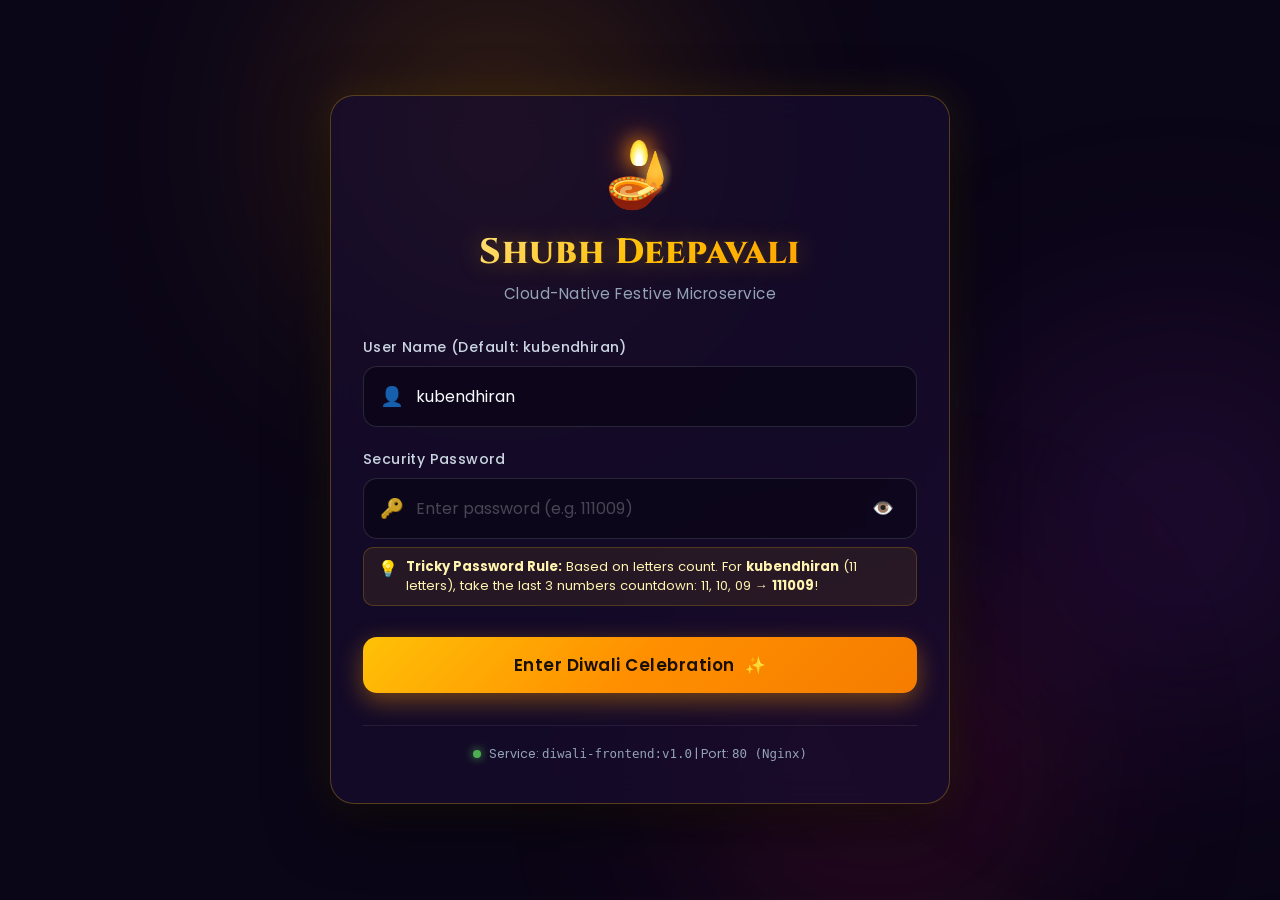
==== commit 8e0070c7: "add opentelemetry env variables" ====
--- a/index.html
+++ b/index.html
@@ -15,3 +15,4 @@
   </div>
 </body>
 </html>
+
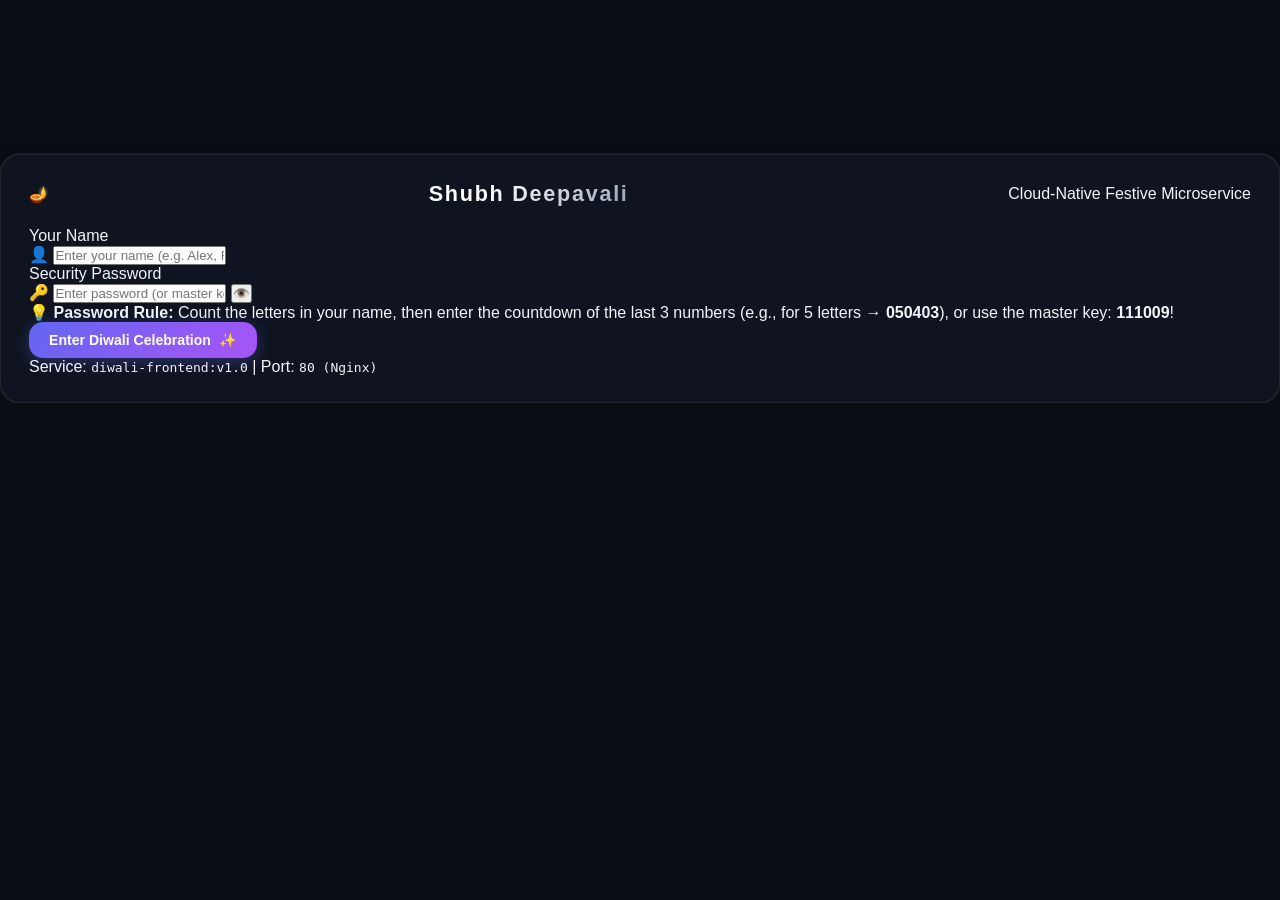
==== commit 8f8f982e: "feat(ui): personalize festive app for any user" ====
--- a/index.html
+++ b/index.html
@@ -2,17 +2,174 @@
 <html lang="en">
 <head>
   <meta charset="UTF-8">
-  <meta http-equiv="refresh" content="0; url=app/src/index.html">
+  <meta name="viewport" content="width=device-width, initial-scale=1.0">
   <title>🪔 Shubh Deepavali — Microservice Portal</title>
-  <script>
-    window.location.replace("app/src/index.html");
-  </script>
+  <meta name="description" content="A cloud-native festive Diwali celebration microservice featuring interactive firecracker ignition, sound synthesis, and personalized greetings.">
+  <link rel="preconnect" href="https://fonts.googleapis.com">
+  <link rel="preconnect" href="https://fonts.gstatic.com" crossorigin>
+  <link href="https://fonts.googleapis.com/css2?family=Cinzel:wght@600;700;800;900&family=Poppins:wght@300;400;500;600;700&display=swap" rel="stylesheet">
+  <link rel="stylesheet" href="style.css">
 </head>
-<body style="background:#0d0614;color:#fce7f3;font-family:sans-serif;display:flex;align-items:center;justify-content:center;height:100vh;margin:0;">
-  <div style="text-align:center;">
-    <h1>🪔 Shubh Deepavali Portal</h1>
-    <p>Opening Festive Application... <a href="app/src/index.html" style="color:#f59e0b;">Click here if not redirected</a></p>
-  </div>
+<body>
+  <!-- Ambient Deepavali Glow Elements -->
+  <div class="ambient-glow glow-gold"></div>
+  <div class="ambient-glow glow-crimson"></div>
+  <div class="ambient-glow glow-violet"></div>
+
+  <!-- Canvas for dynamic fireworks particle engine -->
+  <canvas id="fireworks-canvas"></canvas>
+
+  <!-- Main Container -->
+  <main class="app-wrapper">
+
+    <!-- ===================================================================== -->
+    <!-- 1. LOGIN SECTION -->
+    <!-- ===================================================================== -->
+    <section class="card login-card" id="login-section">
+      <div class="card-header">
+        <div class="diya-badge">
+          <span class="diya-flame"></span>
+          <span class="diya-base">🪔</span>
+        </div>
+        <h1 class="brand-title">Shubh Deepavali</h1>
+        <p class="brand-subtitle">Cloud-Native Festive Microservice</p>
+      </div>
+
+      <form id="login-form" class="auth-form" autocomplete="off" onsubmit="return false;">
+        <div class="form-group">
+          <label for="username">Your Name</label>
+          <div class="input-container">
+            <span class="input-icon">👤</span>
+            <input 
+              type="text" 
+              id="username" 
+              name="username" 
+              value="" 
+              placeholder="Enter your name (e.g. Alex, Rahul, Priya)" 
+            />
+          </div>
+        </div>
+
+        <div class="form-group">
+          <label for="password">Security Password</label>
+          <div class="input-container">
+            <span class="input-icon">🔑</span>
+            <input 
+              type="password" 
+              id="password" 
+              name="password" 
+              placeholder="Enter password (or master key: 111009)" 
+              required
+            />
+            <button type="button" id="toggle-password" class="toggle-pwd-btn" aria-label="Toggle password visibility">👁️</button>
+          </div>
+          <div class="hint-box">
+            <span class="hint-icon">💡</span>
+            <span class="hint-text"><strong>Password Rule:</strong> Count the letters in your name, then enter the countdown of the last 3 numbers (e.g., for 5 letters &rarr; <strong>050403</strong>), or use the master key: <strong>111009</strong>!</span>
+          </div>
+        </div>
+
+        <div id="login-error" class="error-banner" style="display: none;"></div>
+
+        <button type="submit" id="login-btn" class="btn btn-primary">
+          <span>Enter Diwali Celebration</span>
+          <span class="btn-arrow">✨</span>
+        </button>
+      </form>
+
+      <div class="system-meta-footer">
+        <span class="status-indicator"></span>
+        <span>Service: <code>diwali-frontend:v1.0</code> | Port: <code>80 (Nginx)</code></span>
+      </div>
+    </section>
+
+    <!-- ===================================================================== -->
+    <!-- 2. CELEBRATION DASHBOARD SECTION (Shown after successful login) -->
+    <!-- ===================================================================== -->
+    <section class="card celebration-card" id="celebration-section" style="display: none;">
+      <!-- Dashboard Top Bar -->
+      <div class="dashboard-bar">
+        <div class="user-greeting-pill">
+          <span class="status-dot"></span>
+          <span>Logged in as: <strong id="display-user">Friend</strong></span>
+        </div>
+        <button type="button" id="logout-btn" class="btn btn-outline-sm">
+          <span>Sign Out</span> 🚪
+        </button>
+      </div>
+
+      <!-- Main Visual Diya Array -->
+      <div class="festive-lamps-row">
+        <div class="diya-lamp"><span class="flame"></span>🪔</div>
+        <div class="diya-lamp main-lamp"><span class="flame big-flame"></span>🪔</div>
+        <div class="diya-lamp"><span class="flame"></span>🪔</div>
+      </div>
+
+      <div class="celebration-header">
+        <h2 class="festive-title">Festival of Lights</h2>
+        <p class="festive-description">Ignite the auspicious cracker below to reveal your personalized Diwali blessing!</p>
+      </div>
+
+      <!-- Interactive Cracker Area -->
+      <div class="cracker-station" id="cracker-station">
+        <div class="cracker-container" id="cracker-trigger" role="button" tabindex="0" title="Click to Burst the Cracker!">
+          <div class="spark-fuse" id="spark-fuse">
+            <div class="fuse-line"></div>
+            <div class="fuse-spark"></div>
+          </div>
+          <div class="cracker-visual">
+            <div class="cracker-cylinder">
+              <span class="cylinder-band red"></span>
+              <span class="cylinder-band gold">💥</span>
+              <span class="cylinder-band green"></span>
+            </div>
+            <div class="cracker-burst-ring"></div>
+          </div>
+          <div class="click-pulse-cta">
+            <span class="pulse-icon">🧨</span>
+            <span class="pulse-text">CLICK TO CRACK!</span>
+          </div>
+        </div>
+      </div>
+
+      <!-- Revealing Diwali Message (Appears when cracked) -->
+      <div class="revealed-greeting-box" id="revealed-greeting-box" style="display: none;">
+        <div class="sparkle-stars">✨ 🌟 🎆 🌟 ✨</div>
+        <h1 class="diwali-headline" id="diwali-headline">Happy Diwali!</h1>
+        <p class="diwali-sub-blessing">
+          May the supreme light of Deepavali eradicate all darkness, illuminating your journey with boundless joy, vibrant health, prosperity, and triumphant career success!
+        </p>
+        <div class="greeting-actions">
+          <button type="button" id="burst-again-btn" class="btn btn-burst">
+            <span>🎆 Crack Another One!</span>
+          </button>
+        </div>
+      </div>
+
+      <!-- Cloud Microservice Telemetry Badge for Mentor Demo -->
+      <div class="telemetry-panel">
+        <div class="telemetry-item">
+          <span class="t-label">Architecture</span>
+          <span class="t-val">Microservice (Docker + Nginx)</span>
+        </div>
+        <div class="telemetry-item">
+          <span class="t-label">Orchestration</span>
+          <span class="t-val">Amazon EKS (v1.30)</span>
+        </div>
+        <div class="telemetry-item">
+          <span class="t-label">GitOps Continuous Delivery</span>
+          <span class="t-val">ArgoCD (App-of-Apps)</span>
+        </div>
+        <div class="telemetry-item">
+          <span class="t-label">Load Balancer</span>
+          <span class="t-val">AWS Application Load Balancer</span>
+        </div>
+      </div>
+    </section>
+
+  </main>
+
+  <script src="app.js"></script>
+  <script src="tracing.js"></script>
 </body>
 </html>
-
--- a/style.css
+++ b/style.css
@@ -0,0 +1,1287 @@
+/* ===================================================================
+   AURA DESIGN SYSTEM — Modern Glassmorphism & Fluid Micro-Interactions
+   =================================================================== */
+
+:root {
+  /* Default: Celestial Dark Theme */
+  --bg-primary: #0a0d14;
+  --bg-secondary: #0f1422;
+  --card-bg: rgba(18, 24, 38, 0.72);
+  --card-border: rgba(255, 255, 255, 0.08);
+  --card-border-hover: rgba(99, 102, 241, 0.4);
+  --text-main: #f1f5f9;
+  --text-muted: #94a3b8;
+  --text-subtle: #64748b;
+  
+  --accent: #6366f1;
+  --accent-light: #818cf8;
+  --accent-glow: rgba(99, 102, 241, 0.35);
+  --accent-gradient: linear-gradient(135deg, #6366f1 0%, #a855f7 100%);
+  
+  --secondary-accent: #06b6d4;
+  --success: #10b981;
+  --warning: #f59e0b;
+  --danger: #ef4444;
+
+  --glow-1: #6366f1;
+  --glow-2: #8b5cf6;
+  --glow-3: #06b6d4;
+
+  --font-sans: 'Plus Jakarta Sans', -apple-system, BlinkMacSystemFont, 'Segoe UI', Roboto, sans-serif;
+  --font-mono: 'JetBrains Mono', monospace;
+
+  --radius-sm: 8px;
+  --radius-md: 14px;
+  --radius-lg: 20px;
+  --radius-pill: 9999px;
+
+  --shadow-sm: 0 4px 12px rgba(0, 0, 0, 0.25);
+  --shadow-card: 0 16px 36px -10px rgba(0, 0, 0, 0.4), 0 0 0 1px var(--card-border);
+  --shadow-hover: 0 20px 45px -8px rgba(99, 102, 241, 0.25), 0 0 0 1px var(--card-border-hover);
+  --transition-fast: 0.18s cubic-bezier(0.16, 1, 0.3, 1);
+  --transition-normal: 0.28s cubic-bezier(0.16, 1, 0.3, 1);
+}
+
+/* Theme: Cyberpunk Neon */
+body[data-theme="cyber"] {
+  --bg-primary: #050508;
+  --bg-secondary: #0c0a17;
+  --card-bg: rgba(16, 13, 30, 0.78);
+  --card-border: rgba(244, 63, 94, 0.15);
+  --card-border-hover: rgba(6, 182, 212, 0.5);
+  --accent: #ec4899;
+  --accent-light: #f472b6;
+  --accent-glow: rgba(236, 72, 153, 0.4);
+  --accent-gradient: linear-gradient(135deg, #ec4899 0%, #06b6d4 100%);
+  --glow-1: #ec4899;
+  --glow-2: #06b6d4;
+  --glow-3: #8b5cf6;
+}
+
+/* Theme: Sunset Amber */
+body[data-theme="sunset"] {
+  --bg-primary: #0f0a0a;
+  --bg-secondary: #1a100f;
+  --card-bg: rgba(28, 18, 16, 0.75);
+  --card-border: rgba(249, 115, 22, 0.15);
+  --card-border-hover: rgba(249, 115, 22, 0.5);
+  --accent: #f97316;
+  --accent-light: #fb923c;
+  --accent-glow: rgba(249, 115, 22, 0.4);
+  --accent-gradient: linear-gradient(135deg, #f97316 0%, #e11d48 100%);
+  --glow-1: #f97316;
+  --glow-2: #fbbf24;
+  --glow-3: #e11d48;
+}
+
+/* Theme: Emerald Forest */
+body[data-theme="emerald"] {
+  --bg-primary: #06110d;
+  --bg-secondary: #0a1c15;
+  --card-bg: rgba(12, 28, 22, 0.75);
+  --card-border: rgba(16, 185, 129, 0.16);
+  --card-border-hover: rgba(16, 185, 129, 0.5);
+  --accent: #10b981;
+  --accent-light: #34d399;
+  --accent-glow: rgba(16, 185, 129, 0.4);
+  --accent-gradient: linear-gradient(135deg, #10b981 0%, #06b6d4 100%);
+  --glow-1: #10b981;
+  --glow-2: #059669;
+  --glow-3: #14b8a6;
+}
+
+/* Reset & Base Styles */
+*, *::before, *::after {
+  box-sizing: border-box;
+  margin: 0;
+  padding: 0;
+}
+
+html, body {
+  min-height: 100%;
+  font-family: var(--font-sans);
+  background-color: var(--bg-primary);
+  color: var(--text-main);
+  overflow-x: hidden;
+  -webkit-font-smoothing: antialiased;
+  -moz-osx-font-smoothing: grayscale;
+}
+
+/* Ambient Background Light Blobs */
+.ambient-glow {
+  position: fixed;
+  border-radius: 50%;
+  filter: blur(140px);
+  pointer-events: none;
+  z-index: 0;
+  opacity: 0.35;
+  transition: background-color 0.8s ease, opacity 0.8s ease;
+  animation: floatBlobs 24s ease-in-out infinite alternate;
+}
+
+.glow-1 {
+  width: 550px;
+  height: 550px;
+  top: -150px;
+  left: -100px;
+  background: var(--glow-1);
+}
+
+.glow-2 {
+  width: 600px;
+  height: 600px;
+  top: 35%;
+  right: -150px;
+  background: var(--glow-2);
+  animation-delay: -7s;
+}
+
+.glow-3 {
+  width: 480px;
+  height: 480px;
+  bottom: -100px;
+  left: 20%;
+  background: var(--glow-3);
+  animation-delay: -14s;
+}
+
+@keyframes floatBlobs {
+  0% { transform: translate(0, 0) scale(1); }
+  50% { transform: translate(60px, 40px) scale(1.08); }
+  100% { transform: translate(-40px, -60px) scale(0.95); }
+}
+
+/* Container */
+.app-container {
+  position: relative;
+  z-index: 1;
+  max-width: 1280px;
+  margin: 0 auto;
+  padding: 24px 28px 48px;
+  display: flex;
+  flex-direction: column;
+  gap: 32px;
+}
+
+/* ===================================================================
+   Header Component
+   =================================================================== */
+.app-header {
+  display: flex;
+  align-items: center;
+  justify-content: space-between;
+  padding: 16px 24px;
+  background: var(--card-bg);
+  backdrop-filter: blur(20px);
+  -webkit-backdrop-filter: blur(20px);
+  border: 1px solid var(--card-border);
+  border-radius: var(--radius-lg);
+  box-shadow: var(--shadow-sm);
+  transition: border-color var(--transition-normal);
+}
+
+.brand {
+  display: flex;
+  align-items: center;
+  gap: 12px;
+}
+
+.brand-icon {
+  width: 42px;
+  height: 42px;
+  display: flex;
+  align-items: center;
+  justify-content: center;
+  border-radius: var(--radius-md);
+  background: var(--accent-gradient);
+  color: #fff;
+  box-shadow: 0 4px 18px var(--accent-glow);
+}
+
+.brand-text {
+  display: flex;
+  align-items: baseline;
+  gap: 6px;
+}
+
+.brand-title {
+  font-size: 1.35rem;
+  font-weight: 800;
+  letter-spacing: 0.08em;
+  background: linear-gradient(135deg, #ffffff 30%, var(--text-muted) 100%);
+  -webkit-background-clip: text;
+  -webkit-text-fill-color: transparent;
+}
+
+.brand-badge {
+  font-size: 0.65rem;
+  font-weight: 700;
+  letter-spacing: 0.15em;
+  padding: 2px 7px;
+  border-radius: var(--radius-pill);
+  background: rgba(255, 255, 255, 0.08);
+  color: var(--accent-light);
+  border: 1px solid var(--card-border);
+}
+
+.header-center {
+  text-align: center;
+  display: flex;
+  flex-direction: column;
+  align-items: center;
+  gap: 2px;
+}
+
+.live-clock {
+  font-family: var(--font-mono);
+  font-size: 1.3rem;
+  font-weight: 600;
+  letter-spacing: 0.05em;
+  color: var(--text-main);
+  text-shadow: 0 0 12px var(--accent-glow);
+}
+
+.live-date {
+  font-size: 0.75rem;
+  font-weight: 500;
+  color: var(--text-muted);
+  text-transform: uppercase;
+  letter-spacing: 0.06em;
+}
+
+/* Theme Selector */
+.theme-picker {
+  display: flex;
+  align-items: center;
+  gap: 8px;
+  background: rgba(255, 255, 255, 0.04);
+  padding: 6px 10px;
+  border-radius: var(--radius-pill);
+  border: 1px solid var(--card-border);
+}
+
+.theme-btn {
+  background: transparent;
+  border: none;
+  cursor: pointer;
+  padding: 4px;
+  border-radius: 50%;
+  display: flex;
+  align-items: center;
+  justify-content: center;
+  transition: transform var(--transition-fast);
+}
+
+.theme-btn:hover {
+  transform: scale(1.15);
+}
+
+.theme-btn.active {
+  outline: 2px solid var(--accent);
+  outline-offset: 2px;
+}
+
+.dot {
+  width: 14px;
+  height: 14px;
+  border-radius: 50%;
+  display: block;
+}
+
+.dot-celestial { background: linear-gradient(135deg, #6366f1, #a855f7); }
+.dot-cyber { background: linear-gradient(135deg, #ec4899, #06b6d4); }
+.dot-sunset { background: linear-gradient(135deg, #f97316, #e11d48); }
+.dot-emerald { background: linear-gradient(135deg, #10b981, #06b6d4); }
+
+/* ===================================================================
+   Hero & Motivation Banner
+   =================================================================== */
+.hero-banner {
+  display: grid;
+  grid-template-columns: 1.3fr 1fr;
+  gap: 24px;
+  align-items: stretch;
+}
+
+.greeting-content {
+  padding: 24px 30px;
+  background: var(--card-bg);
+  backdrop-filter: blur(20px);
+  -webkit-backdrop-filter: blur(20px);
+  border: 1px solid var(--card-border);
+  border-radius: var(--radius-lg);
+  display: flex;
+  flex-direction: column;
+  justify-content: center;
+  gap: 8px;
+  position: relative;
+  overflow: hidden;
+}
+
+.greeting-content::after {
+  content: "";
+  position: absolute;
+  top: 0;
+  left: 0;
+  width: 4px;
+  height: 100%;
+  background: var(--accent-gradient);
+}
+
+.greeting-title {
+  font-size: 1.85rem;
+  font-weight: 700;
+  line-height: 1.25;
+  background: linear-gradient(135deg, #ffffff 60%, var(--accent-light) 100%);
+  -webkit-background-clip: text;
+  -webkit-text-fill-color: transparent;
+}
+
+.greeting-subtitle {
+  font-size: 0.95rem;
+  color: var(--text-muted);
+  line-height: 1.5;
+}
+
+.quote-card {
+  padding: 20px 24px;
+  background: var(--card-bg);
+  backdrop-filter: blur(20px);
+  -webkit-backdrop-filter: blur(20px);
+  border: 1px solid var(--card-border);
+  border-radius: var(--radius-lg);
+  display: flex;
+  flex-direction: column;
+  justify-content: space-between;
+  gap: 12px;
+}
+
+.quote-header {
+  display: flex;
+  align-items: center;
+  justify-content: space-between;
+}
+
+.quote-tag {
+  font-size: 0.7rem;
+  text-transform: uppercase;
+  letter-spacing: 0.1em;
+  font-weight: 700;
+  color: var(--accent-light);
+}
+
+.quote-text {
+  font-size: 0.95rem;
+  font-style: italic;
+  color: var(--text-main);
+  line-height: 1.5;
+}
+
+.quote-author {
+  font-size: 0.78rem;
+  font-weight: 600;
+  color: var(--text-subtle);
+  align-self: flex-end;
+}
+
+/* ===================================================================
+   Dashboard Grid Layout
+   =================================================================== */
+.dashboard-grid {
+  display: grid;
+  grid-template-columns: repeat(2, 1fr);
+  gap: 28px;
+}
+
+/* Base Card Styles */
+.card {
+  background: var(--card-bg);
+  backdrop-filter: blur(22px);
+  -webkit-backdrop-filter: blur(22px);
+  border: 1px solid var(--card-border);
+  border-radius: var(--radius-lg);
+  padding: 26px 28px;
+  box-shadow: var(--shadow-card);
+  transition: transform var(--transition-normal), border-color var(--transition-normal), box-shadow var(--transition-normal);
+  display: flex;
+  flex-direction: column;
+}
+
+.card:hover {
+  border-color: var(--card-border-hover);
+  box-shadow: var(--shadow-hover);
+}
+
+.card-header {
+  display: flex;
+  align-items: center;
+  justify-content: space-between;
+  margin-bottom: 20px;
+}
+
+.card-title-group {
+  display: flex;
+  align-items: center;
+  gap: 12px;
+}
+
+.card-icon {
+  width: 36px;
+  height: 36px;
+  border-radius: var(--radius-sm);
+  display: flex;
+  align-items: center;
+  justify-content: center;
+  background: rgba(255, 255, 255, 0.05);
+  color: var(--accent-light);
+  border: 1px solid var(--card-border);
+}
+
+.timer-icon-glow { color: #818cf8; }
+.task-icon-glow { color: #34d399; }
+.ambient-icon-glow { color: #38bdf8; }
+.notes-icon-glow { color: #fbbf24; }
+
+.card-title {
+  font-size: 1.18rem;
+  font-weight: 700;
+  letter-spacing: -0.01em;
+  color: var(--text-main);
+}
+
+.card-description {
+  font-size: 0.85rem;
+  color: var(--text-muted);
+  margin-bottom: 18px;
+  line-height: 1.45;
+}
+
+/* Common Buttons & Inputs */
+.btn {
+  display: inline-flex;
+  align-items: center;
+  justify-content: center;
+  gap: 8px;
+  font-family: var(--font-sans);
+  font-size: 0.88rem;
+  font-weight: 600;
+  padding: 10px 20px;
+  border-radius: var(--radius-md);
+  cursor: pointer;
+  border: none;
+  outline: none;
+  transition: all var(--transition-fast);
+}
+
+.btn-primary {
+  background: var(--accent-gradient);
+  color: #ffffff;
+  box-shadow: 0 4px 16px var(--accent-glow);
+}
+
+.btn-primary:hover {
+  transform: translateY(-2px);
+  box-shadow: 0 6px 22px var(--accent-glow);
+  filter: brightness(1.08);
+}
+
+.btn-primary:active {
+  transform: translateY(0);
+}
+
+.btn-ghost {
+  background: rgba(255, 255, 255, 0.05);
+  color: var(--text-main);
+  border: 1px solid var(--card-border);
+}
+
+.btn-ghost:hover {
+  background: rgba(255, 255, 255, 0.1);
+  color: #fff;
+  border-color: rgba(255, 255, 255, 0.18);
+}
+
+.btn-secondary-subtle {
+  background: rgba(255, 255, 255, 0.04);
+  color: var(--text-muted);
+  border: 1px solid var(--card-border);
+  padding: 8px 16px;
+  border-radius: var(--radius-sm);
+  font-size: 0.78rem;
+  font-weight: 600;
+  cursor: pointer;
+  display: inline-flex;
+  align-items: center;
+  gap: 6px;
+  transition: all var(--transition-fast);
+}
+
+.btn-secondary-subtle:hover {
+  background: rgba(239, 68, 68, 0.12);
+  color: #fca5a5;
+  border-color: rgba(239, 68, 68, 0.3);
+}
+
+.icon-action-btn {
+  background: rgba(255, 255, 255, 0.05);
+  border: 1px solid var(--card-border);
+  color: var(--text-muted);
+  border-radius: var(--radius-sm);
+  padding: 6px;
+  cursor: pointer;
+  display: flex;
+  align-items: center;
+  justify-content: center;
+  transition: all var(--transition-fast);
+}
+
+.icon-action-btn:hover {
+  color: #ffffff;
+  background: rgba(255, 255, 255, 0.12);
+  border-color: rgba(255, 255, 255, 0.2);
+  transform: scale(1.05);
+}
+
+/* ===================================================================
+   Card 1: Pomodoro Timer Styles
+   =================================================================== */
+.session-badge {
+  font-size: 0.75rem;
+  font-weight: 600;
+  padding: 4px 10px;
+  border-radius: var(--radius-pill);
+  background: rgba(99, 102, 241, 0.12);
+  color: var(--accent-light);
+  border: 1px solid var(--card-border);
+}
+
+.timer-mode-tabs {
+  display: flex;
+  gap: 6px;
+  background: rgba(0, 0, 0, 0.25);
+  padding: 4px;
+  border-radius: var(--radius-pill);
+  margin-bottom: 24px;
+  border: 1px solid var(--card-border);
+}
+
+.mode-tab {
+  flex: 1;
+  background: transparent;
+  border: none;
+  color: var(--text-muted);
+  font-family: var(--font-sans);
+  font-size: 0.82rem;
+  font-weight: 600;
+  padding: 8px 12px;
+  border-radius: var(--radius-pill);
+  cursor: pointer;
+  transition: all var(--transition-fast);
+}
+
+.mode-tab:hover {
+  color: var(--text-main);
+}
+
+.mode-tab.active {
+  background: var(--card-bg);
+  color: #ffffff;
+  box-shadow: 0 2px 8px rgba(0, 0, 0, 0.3);
+  border: 1px solid var(--card-border);
+}
+
+.timer-display-wrapper {
+  position: relative;
+  width: 220px;
+  height: 220px;
+  margin: 10px auto 28px;
+  display: flex;
+  align-items: center;
+  justify-content: center;
+}
+
+.progress-ring {
+  transform: rotate(-90deg);
+  position: absolute;
+  top: 0;
+  left: 0;
+}
+
+.progress-ring-bg {
+  color: rgba(255, 255, 255, 0.05);
+}
+
+.progress-ring-circle {
+  color: var(--accent);
+  transition: stroke-dashoffset 0.5s ease, color 0.4s ease;
+  filter: drop-shadow(0 0 10px var(--accent-glow));
+}
+
+.timer-countdown {
+  position: relative;
+  z-index: 2;
+  text-align: center;
+  display: flex;
+  flex-direction: column;
+  align-items: center;
+}
+
+.time-readout {
+  font-family: var(--font-mono);
+  font-size: 3.2rem;
+  font-weight: 700;
+  letter-spacing: -0.02em;
+  color: var(--text-main);
+}
+
+.timer-status-text {
+  font-size: 0.8rem;
+  font-weight: 600;
+  text-transform: uppercase;
+  letter-spacing: 0.1em;
+  color: var(--accent-light);
+  margin-top: 2px;
+}
+
+.timer-actions {
+  display: flex;
+  justify-content: center;
+  gap: 14px;
+  margin-bottom: 20px;
+}
+
+.timer-footer {
+  margin-top: auto;
+  padding-top: 14px;
+  border-top: 1px solid var(--card-border);
+  display: flex;
+  justify-content: center;
+}
+
+.toggle-control {
+  display: inline-flex;
+  align-items: center;
+  gap: 10px;
+  cursor: pointer;
+  user-select: none;
+}
+
+.toggle-control input {
+  display: none;
+}
+
+.toggle-slider {
+  width: 36px;
+  height: 20px;
+  background: rgba(255, 255, 255, 0.15);
+  border-radius: var(--radius-pill);
+  position: relative;
+  transition: background var(--transition-fast);
+}
+
+.toggle-slider::after {
+  content: "";
+  position: absolute;
+  width: 14px;
+  height: 14px;
+  border-radius: 50%;
+  background: white;
+  top: 3px;
+  left: 3px;
+  transition: transform var(--transition-fast);
+}
+
+.toggle-control input:checked + .toggle-slider {
+  background: var(--accent);
+}
+
+.toggle-control input:checked + .toggle-slider::after {
+  transform: translateX(16px);
+}
+
+.toggle-label {
+  font-size: 0.78rem;
+  color: var(--text-muted);
+}
+
+/* ===================================================================
+   Card 2: Tasks & Flow Styles
+   =================================================================== */
+.task-stats-pill {
+  font-size: 0.75rem;
+  font-weight: 600;
+  padding: 4px 10px;
+  border-radius: var(--radius-pill);
+  background: rgba(16, 185, 129, 0.12);
+  color: #34d399;
+  border: 1px solid rgba(16, 185, 129, 0.2);
+}
+
+.task-input-bar {
+  display: flex;
+  gap: 10px;
+  margin-bottom: 16px;
+}
+
+.styled-input {
+  flex: 1;
+  background: rgba(0, 0, 0, 0.25);
+  border: 1px solid var(--card-border);
+  border-radius: var(--radius-md);
+  padding: 10px 14px;
+  color: var(--text-main);
+  font-family: var(--font-sans);
+  font-size: 0.88rem;
+  outline: none;
+  transition: border-color var(--transition-fast), box-shadow var(--transition-fast);
+}
+
+.styled-input:focus {
+  border-color: var(--accent);
+  box-shadow: 0 0 0 3px var(--accent-glow);
+}
+
+.styled-input::placeholder {
+  color: var(--text-subtle);
+}
+
+.styled-select {
+  background: rgba(0, 0, 0, 0.25);
+  border: 1px solid var(--card-border);
+  border-radius: var(--radius-md);
+  padding: 10px 12px;
+  color: var(--text-muted);
+  font-family: var(--font-sans);
+  font-size: 0.8rem;
+  font-weight: 600;
+  cursor: pointer;
+  outline: none;
+}
+
+.styled-select option {
+  background: var(--bg-secondary);
+  color: var(--text-main);
+}
+
+.btn-add {
+  background: var(--accent-gradient);
+  color: white;
+  border-radius: var(--radius-md);
+  padding: 10px 14px;
+  border: none;
+  cursor: pointer;
+  display: flex;
+  align-items: center;
+  justify-content: center;
+  box-shadow: 0 4px 14px var(--accent-glow);
+  transition: transform var(--transition-fast);
+}
+
+.btn-add:hover {
+  transform: scale(1.06);
+}
+
+.task-filters {
+  display: flex;
+  align-items: center;
+  gap: 8px;
+  margin-bottom: 16px;
+  overflow-x: auto;
+  padding-bottom: 4px;
+}
+
+.filter-chip {
+  background: transparent;
+  border: 1px solid var(--card-border);
+  color: var(--text-muted);
+  font-size: 0.76rem;
+  font-weight: 600;
+  padding: 4px 10px;
+  border-radius: var(--radius-pill);
+  cursor: pointer;
+  white-space: nowrap;
+  transition: all var(--transition-fast);
+}
+
+.filter-chip:hover {
+  color: var(--text-main);
+  border-color: rgba(255, 255, 255, 0.2);
+}
+
+.filter-chip.active {
+  background: rgba(255, 255, 255, 0.1);
+  color: #fff;
+  border-color: var(--accent);
+}
+
+.filter-clear-btn {
+  margin-left: auto;
+  background: transparent;
+  border: none;
+  color: var(--text-subtle);
+  font-size: 0.74rem;
+  font-weight: 500;
+  cursor: pointer;
+  transition: color var(--transition-fast);
+}
+
+.filter-clear-btn:hover {
+  color: var(--danger);
+}
+
+.task-list-wrapper {
+  flex: 1;
+  min-height: 200px;
+  max-height: 290px;
+  overflow-y: auto;
+  padding-right: 4px;
+}
+
+.task-list-wrapper::-webkit-scrollbar {
+  width: 5px;
+}
+.task-list-wrapper::-webkit-scrollbar-thumb {
+  background: rgba(255, 255, 255, 0.1);
+  border-radius: 4px;
+}
+
+.task-list {
+  list-style: none;
+  display: flex;
+  flex-direction: column;
+  gap: 10px;
+}
+
+.task-item {
+  display: flex;
+  align-items: center;
+  gap: 12px;
+  padding: 12px 14px;
+  background: rgba(0, 0, 0, 0.2);
+  border: 1px solid var(--card-border);
+  border-radius: var(--radius-md);
+  transition: all var(--transition-fast);
+  animation: slideIn 0.25s ease-out;
+}
+
+@keyframes slideIn {
+  from { opacity: 0; transform: translateY(-8px); }
+  to { opacity: 1; transform: translateY(0); }
+}
+
+.task-item:hover {
+  background: rgba(255, 255, 255, 0.03);
+  border-color: rgba(255, 255, 255, 0.15);
+}
+
+.task-item.completed {
+  opacity: 0.6;
+}
+
+.task-item.completed .task-text {
+  text-decoration: line-through;
+  color: var(--text-subtle);
+}
+
+.task-checkbox {
+  appearance: none;
+  width: 18px;
+  height: 18px;
+  border: 2px solid var(--text-subtle);
+  border-radius: 5px;
+  cursor: pointer;
+  position: relative;
+  transition: all var(--transition-fast);
+  flex-shrink: 0;
+}
+
+.task-checkbox:checked {
+  background: var(--success);
+  border-color: var(--success);
+}
+
+.task-checkbox:checked::after {
+  content: "";
+  position: absolute;
+  top: 1px;
+  left: 4px;
+  width: 4px;
+  height: 9px;
+  border: solid white;
+  border-width: 0 2px 2px 0;
+  transform: rotate(45deg);
+}
+
+.task-content {
+  flex: 1;
+  display: flex;
+  align-items: center;
+  justify-content: space-between;
+  gap: 8px;
+  overflow: hidden;
+}
+
+.task-text {
+  font-size: 0.88rem;
+  color: var(--text-main);
+  word-break: break-word;
+}
+
+.task-priority-tag {
+  font-size: 0.65rem;
+  font-weight: 700;
+  text-transform: uppercase;
+  letter-spacing: 0.05em;
+  padding: 2px 6px;
+  border-radius: 4px;
+  flex-shrink: 0;
+}
+
+.priority-high {
+  background: rgba(239, 68, 68, 0.15);
+  color: #f87171;
+  border: 1px solid rgba(239, 68, 68, 0.3);
+}
+
+.priority-medium {
+  background: rgba(245, 158, 11, 0.15);
+  color: #fbbf24;
+  border: 1px solid rgba(245, 158, 11, 0.3);
+}
+
+.priority-low {
+  background: rgba(59, 130, 246, 0.15);
+  color: #60a5fa;
+  border: 1px solid rgba(59, 130, 246, 0.3);
+}
+
+.task-delete-btn {
+  background: transparent;
+  border: none;
+  color: var(--text-subtle);
+  cursor: pointer;
+  padding: 4px;
+  border-radius: 4px;
+  display: flex;
+  align-items: center;
+  justify-content: center;
+  opacity: 0.6;
+  transition: all var(--transition-fast);
+}
+
+.task-item:hover .task-delete-btn {
+  opacity: 1;
+}
+
+.task-delete-btn:hover {
+  color: var(--danger);
+  background: rgba(239, 68, 68, 0.15);
+}
+
+.empty-state {
+  display: flex;
+  flex-direction: column;
+  align-items: center;
+  justify-content: center;
+  padding: 40px 20px;
+  text-align: center;
+  color: var(--text-subtle);
+  gap: 8px;
+}
+
+.empty-state.hidden {
+  display: none;
+}
+
+.empty-icon {
+  margin-bottom: 4px;
+  opacity: 0.4;
+}
+
+.empty-state p {
+  font-size: 0.95rem;
+  font-weight: 600;
+  color: var(--text-muted);
+}
+
+.empty-state span {
+  font-size: 0.8rem;
+}
+
+/* ===================================================================
+   Card 3: Ambient Sound Generator Styles
+   =================================================================== */
+.live-pill {
+  font-size: 0.72rem;
+  font-weight: 700;
+  letter-spacing: 0.08em;
+  text-transform: uppercase;
+  padding: 3px 8px;
+  border-radius: var(--radius-pill);
+  background: rgba(255, 255, 255, 0.08);
+  color: var(--text-subtle);
+  transition: all var(--transition-fast);
+}
+
+.live-pill.playing {
+  background: rgba(16, 185, 129, 0.15);
+  color: #34d399;
+  border: 1px solid rgba(16, 185, 129, 0.3);
+  box-shadow: 0 0 10px rgba(16, 185, 129, 0.2);
+}
+
+.sound-channels {
+  display: flex;
+  flex-direction: column;
+  gap: 14px;
+  margin-bottom: 24px;
+}
+
+.sound-row {
+  display: flex;
+  align-items: center;
+  justify-content: space-between;
+  gap: 16px;
+  padding: 12px 14px;
+  background: rgba(0, 0, 0, 0.2);
+  border: 1px solid var(--card-border);
+  border-radius: var(--radius-md);
+  transition: all var(--transition-fast);
+}
+
+.sound-row:hover {
+  background: rgba(255, 255, 255, 0.03);
+  border-color: rgba(255, 255, 255, 0.12);
+}
+
+.sound-meta {
+  display: flex;
+  align-items: center;
+  gap: 12px;
+}
+
+.sound-icon-box {
+  width: 34px;
+  height: 34px;
+  border-radius: var(--radius-sm);
+  background: rgba(255, 255, 255, 0.05);
+  color: var(--accent-light);
+  display: flex;
+  align-items: center;
+  justify-content: center;
+}
+
+.sound-details {
+  display: flex;
+  flex-direction: column;
+}
+
+.sound-title {
+  font-size: 0.88rem;
+  font-weight: 600;
+  color: var(--text-main);
+}
+
+.sound-type {
+  font-size: 0.72rem;
+  color: var(--text-subtle);
+}
+
+.sound-control-group {
+  display: flex;
+  align-items: center;
+  gap: 14px;
+}
+
+.sound-slider {
+  appearance: none;
+  -webkit-appearance: none;
+  width: 110px;
+  height: 5px;
+  border-radius: 4px;
+  background: rgba(255, 255, 255, 0.12);
+  outline: none;
+  cursor: pointer;
+}
+
+.sound-slider::-webkit-slider-thumb {
+  -webkit-appearance: none;
+  width: 14px;
+  height: 14px;
+  border-radius: 50%;
+  background: var(--accent-light);
+  box-shadow: 0 0 8px var(--accent-glow);
+  cursor: pointer;
+  transition: transform var(--transition-fast);
+}
+
+.sound-slider::-webkit-slider-thumb:hover {
+  transform: scale(1.3);
+}
+
+.sound-toggle-btn {
+  width: 32px;
+  height: 32px;
+  border-radius: 50%;
+  background: rgba(255, 255, 255, 0.08);
+  border: 1px solid var(--card-border);
+  color: var(--text-muted);
+  cursor: pointer;
+  display: flex;
+  align-items: center;
+  justify-content: center;
+  transition: all var(--transition-fast);
+}
+
+.sound-toggle-btn:hover {
+  background: rgba(255, 255, 255, 0.16);
+  color: white;
+}
+
+.sound-row.is-playing .sound-toggle-btn {
+  background: var(--accent);
+  color: white;
+  border-color: var(--accent-light);
+  box-shadow: 0 0 12px var(--accent-glow);
+}
+
+.ambient-footer {
+  margin-top: auto;
+  display: flex;
+  justify-content: flex-end;
+}
+
+/* ===================================================================
+   Card 4: Instant Scratchpad & Notes
+   =================================================================== */
+.notes-actions {
+  display: flex;
+  align-items: center;
+  gap: 8px;
+}
+
+.notes-body {
+  flex: 1;
+  display: flex;
+  flex-direction: column;
+  margin-bottom: 12px;
+}
+
+.scratchpad-input {
+  width: 100%;
+  min-height: 200px;
+  background: rgba(0, 0, 0, 0.25);
+  border: 1px solid var(--card-border);
+  border-radius: var(--radius-md);
+  padding: 16px;
+  color: var(--text-main);
+  font-family: var(--font-sans);
+  font-size: 0.9rem;
+  line-height: 1.6;
+  resize: vertical;
+  outline: none;
+  transition: border-color var(--transition-fast), box-shadow var(--transition-fast);
+}
+
+.scratchpad-input:focus {
+  border-color: var(--accent);
+  box-shadow: 0 0 0 3px var(--accent-glow);
+}
+
+.scratchpad-input::placeholder {
+  color: var(--text-subtle);
+}
+
+.notes-footer {
+  display: flex;
+  align-items: center;
+  justify-content: space-between;
+  font-size: 0.75rem;
+  color: var(--text-subtle);
+  padding-top: 8px;
+}
+
+.note-counts {
+  display: flex;
+  align-items: center;
+  gap: 6px;
+}
+
+.count-divider {
+  opacity: 0.4;
+}
+
+.save-status {
+  color: var(--success);
+  font-weight: 600;
+  opacity: 0.8;
+  transition: opacity 0.3s;
+}
+
+/* ===================================================================
+   Toast Notification & Footer
+   =================================================================== */
+.toast {
+  position: fixed;
+  bottom: 28px;
+  right: 28px;
+  background: var(--bg-secondary);
+  color: var(--text-main);
+  padding: 12px 20px;
+  border-radius: var(--radius-md);
+  border: 1px solid var(--accent);
+  box-shadow: 0 10px 30px rgba(0, 0, 0, 0.5), 0 0 16px var(--accent-glow);
+  font-size: 0.86rem;
+  font-weight: 600;
+  transform: translateY(100px);
+  opacity: 0;
+  pointer-events: none;
+  transition: all 0.35s cubic-bezier(0.16, 1, 0.3, 1);
+  z-index: 1000;
+}
+
+.toast.show {
+  transform: translateY(0);
+  opacity: 1;
+}
+
+.app-footer {
+  text-align: center;
+  padding: 16px 0;
+  font-size: 0.8rem;
+  color: var(--text-subtle);
+  border-top: 1px solid var(--card-border);
+}
+
+/* ===================================================================
+   Responsive Breakpoints
+   =================================================================== */
+@media (max-width: 960px) {
+  .hero-banner {
+    grid-template-columns: 1fr;
+  }
+  .dashboard-grid {
+    grid-template-columns: 1fr;
+  }
+}
+
+@media (max-width: 640px) {
+  .app-container {
+    padding: 16px 16px 36px;
+    gap: 20px;
+  }
+  .app-header {
+    flex-direction: column;
+    gap: 14px;
+    align-items: center;
+  }
+  .greeting-title {
+    font-size: 1.45rem;
+  }
+  .time-readout {
+    font-size: 2.6rem;
+  }
+  .sound-slider {
+    width: 80px;
+  }
+}
